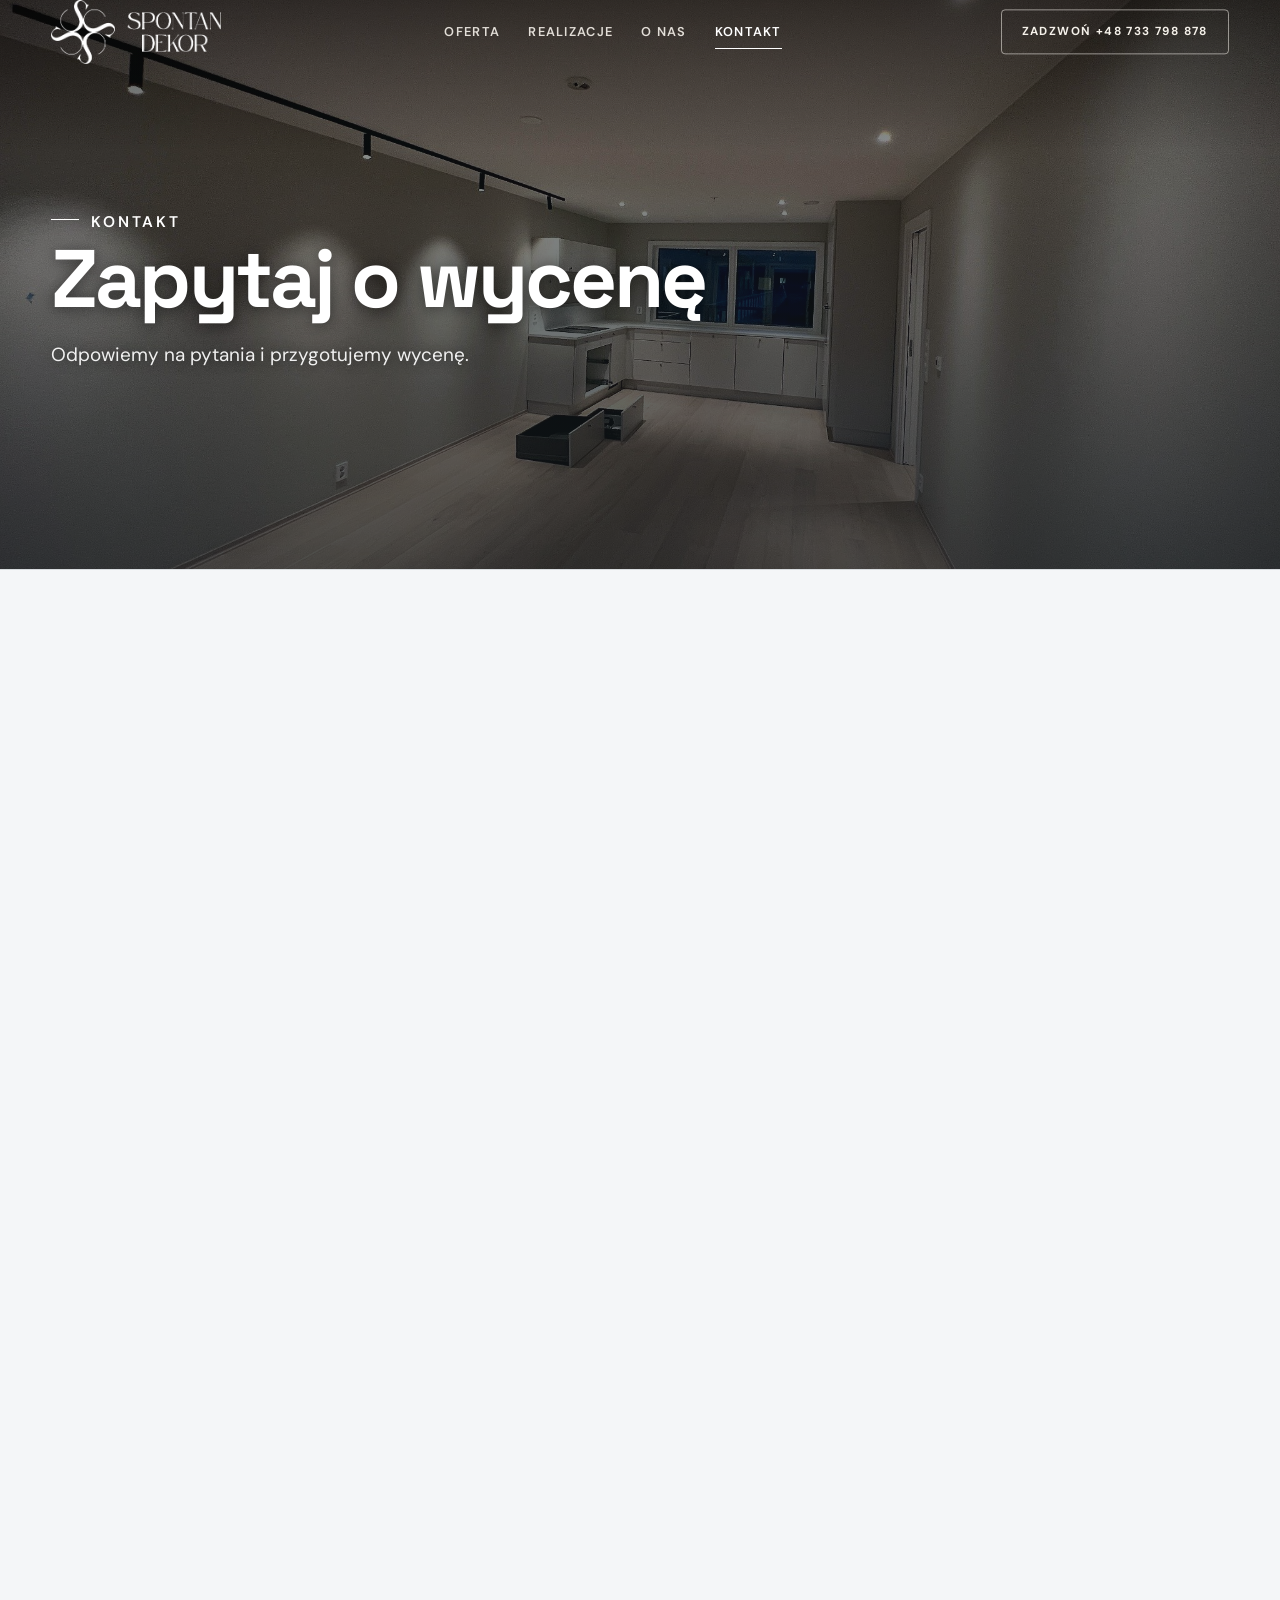
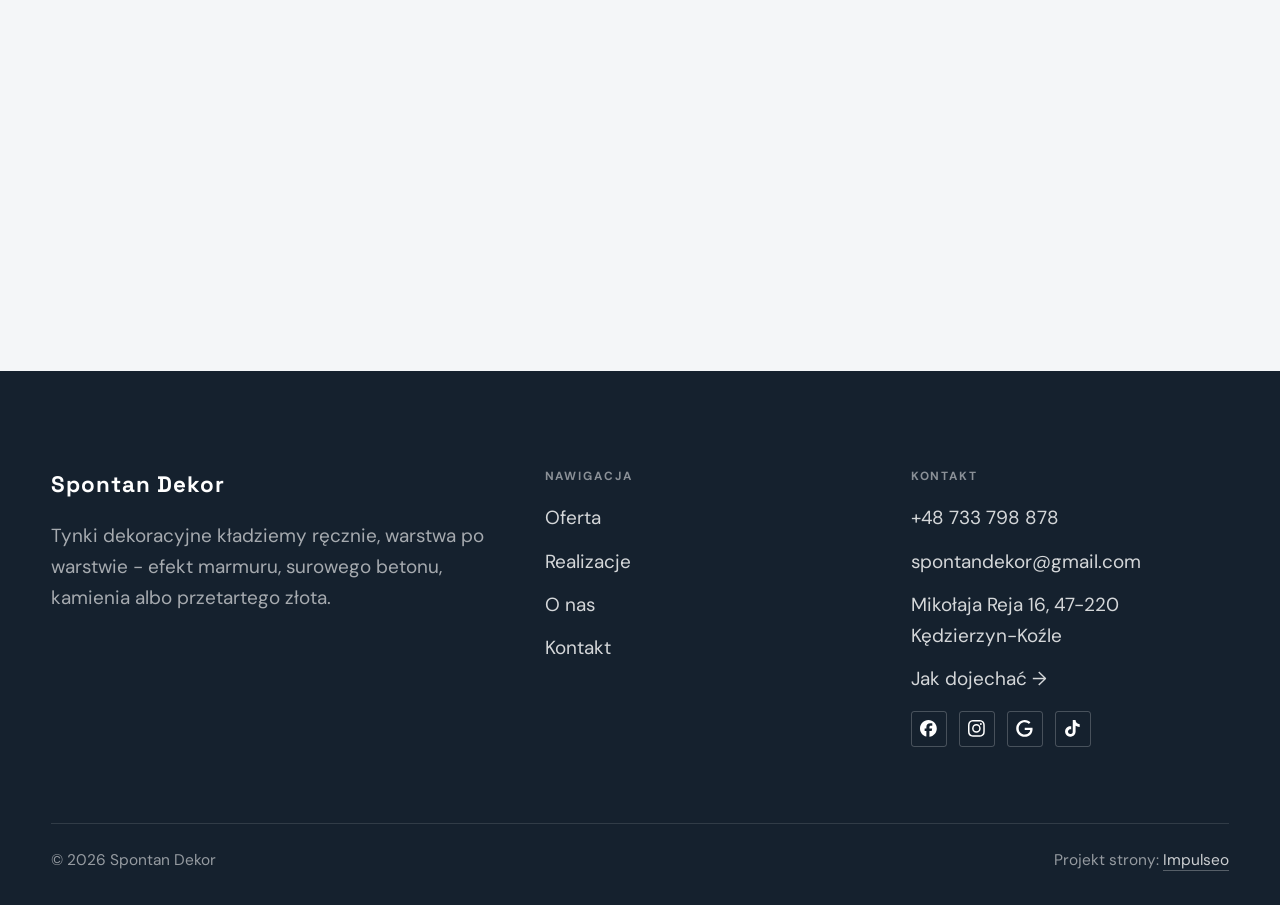
==== kontakt.html @ e9f0419f "Demo strony dla Spontan Dekor (Kędzierzyn-Koźle) Tynki dekoracyjne i wykończenia wnętrz. Zdjęcia i f" ====
<!DOCTYPE html>
<html lang="pl">
<head>
<meta charset="UTF-8">
<meta name="viewport" content="width=device-width, initial-scale=1.0">
<title>Kontakt - Spontan Dekor</title>
<meta name="description" content="Kontakt Spontan Dekor - Mikołaja Reja 16, 47-220 Kędzierzyn-Koźle">
<link rel="canonical" href="https://kris20032.github.io/spontandekor/kontakt.html">
<meta name="robots" content="noindex, nofollow">
<meta property="og:type" content="website">
<meta property="og:locale" content="pl_PL">
<meta property="og:site_name" content="Spontan Dekor">
<meta property="og:title" content="Kontakt - Spontan Dekor">
<meta property="og:description" content="Kontakt Spontan Dekor - Mikołaja Reja 16, 47-220 Kędzierzyn-Koźle">
<meta property="og:url" content="https://kris20032.github.io/spontandekor/kontakt.html">
<meta property="og:image" content="https://kris20032.github.io/spontandekor/img/og.jpg">
<meta property="og:image:width" content="1200">
<meta property="og:image:height" content="630">
<meta name="twitter:card" content="summary_large_image">
<link rel="preconnect" href="https://fonts.googleapis.com">
<link rel="preconnect" href="https://fonts.gstatic.com" crossorigin>
<link href="https://fonts.googleapis.com/css2?family=Space+Grotesk:wght@500;600;700&family=DM+Sans:opsz,wght@9..40,400;9..40,500;9..40,600&display=swap" rel="stylesheet">
<link rel="stylesheet" href="assets/styles.css?v=c5d7768f">
</head>
<body>

<header class="nav">
  <div class="wrap nav-inner">
    <a class="brand brand-has-logo" href="index.html"><img class="brand-logo" src="img/logo.png" alt="Spontan Dekor" width="798" height="300" decoding="async"></a>
    <nav class="nav-links">
      <a href="oferta.html">Oferta</a>
      <a href="realizacje.html">Realizacje</a>
      <a href="o-nas.html">O nas</a>
      <a href="kontakt.html" class="active" aria-current="page">Kontakt</a>
      <a href="tel:+48733798878" class="btn btn-accent">Zadzwoń +48 733 798 878</a>
    </nav>
    <button class="nav-toggle" aria-label="Menu"><span></span><span></span><span></span></button>
  </div>
</header>

<main>
<section class="pagehead">
  <img src="img/g4.jpg" alt="Spontan Dekor - Zapytaj o wycenę" width="2048" height="1150" decoding="async">
  <div class="wrap">
    <span class="eyebrow">Kontakt</span>
    <h1>Zapytaj o wycenę</h1>
    <p>Odpowiemy na pytania i przygotujemy wycenę.</p>
  </div>
</section>
<section>
  <div class="wrap contact-grid">
    <div class="reveal">
      <span class="eyebrow">Dane kontaktowe</span>
      <h2 style="margin:var(--space-4) 0 var(--space-6)">Spontan Dekor</h2>
      <div class="info-list">
        <div class="info-row"><div class="ic"><svg class="ico-tel" width="16" height="16" viewBox="0 0 24 24" fill="none" aria-hidden="true"><path d="M6.6 10.8a15.5 15.5 0 0 0 6.6 6.6l2.2-2.2a1 1 0 0 1 1-.24 11.4 11.4 0 0 0 3.6.58 1 1 0 0 1 1 1V20a1 1 0 0 1-1 1A17 17 0 0 1 3 4a1 1 0 0 1 1-1h3.5a1 1 0 0 1 1 1c0 1.25.2 2.46.58 3.6a1 1 0 0 1-.25 1l-2.23 2.2Z" fill="currentColor"/></svg></div><div><div class="lbl">Telefon</div><a class="val" href="tel:+48733798878">+48 733 798 878</a></div></div>
        <div class="info-row"><div class="ic"><svg class="ico-mail" width="16" height="16" viewBox="0 0 24 24" fill="none" aria-hidden="true"><rect x="3.2" y="5.5" width="17.6" height="13" rx="1.6" stroke="currentColor" stroke-width="1.6"/><path d="M4 7l8 6 8-6" stroke="currentColor" stroke-width="1.6" stroke-linecap="round" stroke-linejoin="round"/></svg></div><div><div class="lbl">E-mail</div><a class="val" href="mailto:spontandekor@gmail.com">spontandekor@gmail.com</a></div></div>
        <div class="info-row"><div class="ic"><svg class="ico-pin" width="16" height="16" viewBox="0 0 24 24" fill="none" aria-hidden="true"><path d="M12 21s7-6.1 7-11.5A7 7 0 0 0 5 9.5C5 14.9 12 21 12 21Z" stroke="currentColor" stroke-width="1.6" fill="none"/><circle cx="12" cy="9.5" r="2.4" fill="currentColor"/></svg></div><div><div class="lbl">Adres</div><div class="val">Mikołaja Reja 16, 47-220 Kędzierzyn-Koźle</div></div></div>
      </div>
    </div>
    <div class="reveal">
      <form class="form" action="https://formsubmit.co/spontandekor@gmail.com" method="POST">
        <input type="hidden" name="_subject" value="Zapytanie ze strony Spontan Dekor">
        <input type="hidden" name="_captcha" value="false">
        <input type="hidden" name="_template" value="table">
        <div class="fld"><label for="name">Imię / firma</label><input id="name" name="name" type="text" placeholder="np. Jan Kowalski" required></div>
        <div class="fld"><label for="email">E-mail</label><input id="email" name="email" type="email" placeholder="adres@email.pl" required></div>
        <div class="fld"><label for="phone">Telefon</label><input id="phone" name="phone" type="tel" placeholder="+48 ..."></div>
        <div class="fld"><label for="msg">Czego dotyczy zapytanie?</label><textarea id="msg" name="message" placeholder="Napisz krótko, w czym możemy pomóc" required></textarea></div>
        <button type="submit" class="btn btn-accent" style="width:100%;justify-content:center">Wyślij zapytanie <span class="arr">→</span></button>
        <p class="note">Wiadomość trafi bezpośrednio do nas. Można też zadzwonić: +48 733 798 878.</p>
      </form>
    </div>
  </div>
</section>
<section style="padding-top:0">
  <div class="wrap reveal">
    <iframe class="map" title="Spontan Dekor - Kędzierzyn-Koźle" src="https://maps.google.com/maps?q=Spontan%20Dekor%20K%C4%99dzierzyn-Ko%C5%BAle&z=15&output=embed" loading="lazy" referrerpolicy="no-referrer-when-downgrade"></iframe>
  </div>
</section>
</main>

<footer>
  <div class="wrap">
    <div class="foot-grid">
      <div class="foot-brand">
        <div class="name">Spontan Dekor</div>
        <p>Tynki dekoracyjne kładziemy ręcznie, warstwa po warstwie - efekt marmuru, surowego betonu, kamienia albo przetartego złota.</p>
      </div>
      <div class="foot-col">
        <h4>Nawigacja</h4>
        <a href="oferta.html">Oferta</a>
        <a href="realizacje.html">Realizacje</a>
        <a href="o-nas.html">O nas</a>
        <a href="kontakt.html">Kontakt</a>
      </div>
      <div class="foot-col">
        <h4>Kontakt</h4>
        <a href="tel:+48733798878">+48 733 798 878</a>
        <a href="mailto:spontandekor@gmail.com">spontandekor@gmail.com</a>
        <p>Mikołaja Reja 16, 47-220 Kędzierzyn-Koźle</p>
        <a href="https://maps.google.com/?cid=3119896002535592221" target="_blank" rel="noopener">Jak dojechać →</a>
      <div class="foot-soc">
        <a class="soc" href="https://www.facebook.com/SpontanDekor/" target="_blank" rel="noopener" aria-label="Facebook - Spontan Dekor"><svg viewBox="0 0 24 24" aria-hidden="true" focusable="false"><path d="M9.101 23.691v-7.98H6.627v-3.667h2.474v-1.58c0-4.085 1.848-5.978 5.858-5.978.401 0 .955.042 1.468.103a8.68 8.68 0 0 1 1.141.195v3.325a8.623 8.623 0 0 0-.653-.036 26.805 26.805 0 0 0-.733-.009c-.707 0-1.259.096-1.675.309a1.686 1.686 0 0 0-.679.622c-.258.42-.374.995-.374 1.752v1.297h3.919l-.386 2.103-.287 1.564h-3.246v8.245C19.396 23.238 24 18.179 24 12.044c0-6.627-5.373-12-12-12s-12 5.373-12 12c0 5.628 3.874 10.35 9.101 11.647Z" fill="currentColor"/></svg></a>
        <a class="soc" href="https://www.instagram.com/spontandekor" target="_blank" rel="noopener" aria-label="Instagram - Spontan Dekor"><svg viewBox="0 0 24 24" aria-hidden="true" focusable="false"><path d="M7.0301.084c-1.2768.0602-2.1487.264-2.911.5634-.7888.3075-1.4575.72-2.1228 1.3877-.6652.6677-1.075 1.3368-1.3802 2.127-.2954.7638-.4956 1.6365-.552 2.914-.0564 1.2775-.0689 1.6882-.0626 4.947.0062 3.2586.0206 3.6671.0825 4.9473.061 1.2765.264 2.1482.5635 2.9107.308.7889.72 1.4573 1.388 2.1228.6679.6655 1.3365 1.0743 2.1285 1.38.7632.295 1.6361.4961 2.9134.552 1.2773.056 1.6884.069 4.9462.0627 3.2578-.0062 3.668-.0207 4.9478-.0814 1.28-.0607 2.147-.2652 2.9098-.5633.7889-.3086 1.4578-.72 2.1228-1.3881.665-.6682 1.0745-1.3378 1.3795-2.1284.2957-.7632.4966-1.636.552-2.9124.056-1.2809.0692-1.6898.063-4.948-.0063-3.2583-.021-3.6668-.0817-4.9465-.0607-1.2797-.264-2.1487-.5633-2.9117-.3084-.7889-.72-1.4568-1.3876-2.1228C21.2982 1.33 20.628.9208 19.8378.6165 19.074.321 18.2017.1197 16.9244.0645 15.6471.0093 15.236-.005 11.977.0014 8.718.0076 8.31.0215 7.0301.0839m.1402 21.6932c-1.17-.0509-1.8053-.2453-2.2287-.408-.5606-.216-.96-.4771-1.3819-.895-.422-.4178-.6811-.8186-.9-1.378-.1644-.4234-.3624-1.058-.4171-2.228-.0595-1.2645-.072-1.6442-.079-4.848-.007-3.2037.0053-3.583.0607-4.848.05-1.169.2456-1.805.408-2.2282.216-.5613.4762-.96.895-1.3816.4188-.4217.8184-.6814 1.3783-.9003.423-.1651 1.0575-.3614 2.227-.4171 1.2655-.06 1.6447-.072 4.848-.079 3.2033-.007 3.5835.005 4.8495.0608 1.169.0508 1.8053.2445 2.228.408.5608.216.96.4754 1.3816.895.4217.4194.6816.8176.9005 1.3787.1653.4217.3617 1.056.4169 2.2263.0602 1.2655.0739 1.645.0796 4.848.0058 3.203-.0055 3.5834-.061 4.848-.051 1.17-.245 1.8055-.408 2.2294-.216.5604-.4763.96-.8954 1.3814-.419.4215-.8181.6811-1.3783.9-.4224.1649-1.0577.3617-2.2262.4174-1.2656.0595-1.6448.072-4.8493.079-3.2045.007-3.5825-.006-4.848-.0608M16.953 5.5864A1.44 1.44 0 1 0 18.39 4.144a1.44 1.44 0 0 0-1.437 1.4424M5.8385 12.012c.0067 3.4032 2.7706 6.1557 6.173 6.1493 3.4026-.0065 6.157-2.7701 6.1506-6.1733-.0065-3.4032-2.771-6.1565-6.174-6.1498-3.403.0067-6.156 2.771-6.1496 6.1738M8 12.0077a4 4 0 1 1 4.008 3.9921A3.9996 3.9996 0 0 1 8 12.0077" fill="currentColor"/></svg></a>
        <a class="soc" href="https://maps.google.com/?cid=3119896002535592221" target="_blank" rel="noopener" aria-label="Google - Spontan Dekor"><svg viewBox="0 0 24 24" aria-hidden="true" focusable="false"><path d="M12.48 10.92v3.28h7.84c-.24 1.84-.853 3.187-1.787 4.133-1.147 1.147-2.933 2.4-6.053 2.4-4.827 0-8.6-3.893-8.6-8.72s3.773-8.72 8.6-8.72c2.6 0 4.507 1.027 5.907 2.347l2.307-2.307C18.747 1.44 16.133 0 12.48 0 5.867 0 .307 5.387.307 12s5.56 12 12.173 12c3.573 0 6.267-1.173 8.373-3.36 2.16-2.16 2.84-5.213 2.84-7.667 0-.76-.053-1.467-.173-2.053H12.48z" fill="currentColor"/></svg></a>
        <a class="soc" href="https://www.tiktok.com/@spontan.dekor" target="_blank" rel="noopener" aria-label="TikTok - Spontan Dekor"><svg viewBox="0 0 24 24" aria-hidden="true" focusable="false"><path d="M12.525.02c1.31-.02 2.61-.01 3.91-.02.08 1.53.63 3.09 1.75 4.17 1.12 1.11 2.7 1.62 4.24 1.79v4.03c-1.44-.05-2.89-.35-4.2-.97-.57-.26-1.1-.59-1.62-.93-.01 2.92.01 5.84-.02 8.75-.08 1.4-.54 2.79-1.35 3.94-1.31 1.92-3.58 3.17-5.91 3.21-1.43.08-2.86-.31-4.08-1.03-2.02-1.19-3.44-3.37-3.65-5.71-.02-.5-.03-1-.01-1.49.18-1.9 1.12-3.72 2.58-4.96 1.66-1.44 3.98-2.13 6.15-1.72.02 1.48-.04 2.96-.04 4.44-.99-.32-2.15-.23-3.02.37-.63.41-1.11 1.04-1.36 1.75-.21.51-.15 1.07-.14 1.61.24 1.64 1.82 3.02 3.5 2.87 1.12-.01 2.19-.66 2.77-1.61.19-.33.4-.67.41-1.06.1-1.79.06-3.57.07-5.36.01-4.03-.01-8.05.02-12.07z" fill="currentColor"/></svg></a>
      </div>
      </div>
    </div>
    <div class="foot-bot">
      <span>© 2026 Spontan Dekor</span>
      <span>Projekt strony: <a class="foot-credit" href="https://impulseo.pl" target="_blank" rel="noopener">Impulseo</a></span>
    </div>
  </div>
</footer>
<div class="sticky-call"><a class="sc-call" href="tel:+48733798878"><svg class="ico-tel" width="16" height="16" viewBox="0 0 24 24" fill="none" aria-hidden="true"><path d="M6.6 10.8a15.5 15.5 0 0 0 6.6 6.6l2.2-2.2a1 1 0 0 1 1-.24 11.4 11.4 0 0 0 3.6.58 1 1 0 0 1 1 1V20a1 1 0 0 1-1 1A17 17 0 0 1 3 4a1 1 0 0 1 1-1h3.5a1 1 0 0 1 1 1c0 1.25.2 2.46.58 3.6a1 1 0 0 1-.25 1l-2.23 2.2Z" fill="currentColor"/></svg> Zadzwoń</a><a class="sc-quote" href="kontakt.html">Zadzwoń i opowiedz o ścianie</a></div>
<div class="demo-wazne" data-do="2026-09-18" data-cykl="3" hidden><svg class="dw-ico" width="13" height="13" viewBox="0 0 24 24" fill="none" aria-hidden="true"><circle cx="12" cy="12" r="8.6" stroke="currentColor" stroke-width="1.8"/><path d="M12 7.2V12l3.3 2" stroke="currentColor" stroke-width="1.8" stroke-linecap="round"/></svg><span class="dw-txt"></span></div>

<script src="assets/main.js"></script>
</body>
</html>
---- assets/styles.css ----
/* ============================================================
   STOLBASZ — premium, architektoniczny B2B fit-out
   Jasna paleta, zero brązu. System wg premium-web-craft.
   Projekt strony: Impulseo (impulseo.pl)
   ============================================================ */

:root{
  /* PALETA — jasna, architektoniczna, chłodna */
  --paper:#F4F6F8;          /* główne tło */
  --paper-2:#E7EBEF;        /* sekcje alternatywne (chłodny jasny szary) */
  --paper-3:#E7EBEF;        /* delikatne wypełnienia */
  --ink:#15212E;            /* tekst główny — chłodny grafit */
  --ink-soft:#243443;       /* nagłówki drugorzędne */
  --muted:#6B7785;          /* tekst poboczny */
  --line:rgba(21,33,46,.12);/* hairline */
  --accent:#E8A317;         /* stonowany petrol-slate — jedyny akcent */
  --accent-d:#C9870C;
  --accent-soft:rgba(232,163,23,.10);
  --dark:#15212E;           /* sekcje ciemne (stopka/CTA) */

  /* HOVER ZDJĘĆ — JEDEN standard dla całego silnika (decyzja K. 04.08.2026, artefakt z wariantami).
     AKTUALNE (K.+Szymon 09.08.2026, wybór z artefaktu 6 wariantów): zoom 1.05 przy 1.4s -
     przy tak długim czasie mocniejszy kadr NIE skacze, tylko „oddycha". Poprzedni standard
     (1.02 / .55s z 04.08) odbierany jako dynamiczny i szybki.
     Spoczynek lekko przygaszony, ale TYLKO tam, gdzie jest mysz (@media hover:hover) —
     na telefonie zdjęcia zostają w pełnej jasności. */
  --img-zoom:1.05;                   /* K.+Szymon 09.08: wariant F z artefaktu porównawczego */
  --img-rest:brightness(.95) saturate(.99);
  --img-hot:brightness(1.06) saturate(1.05);
  --img-dur:1.4s;                    /* K.+Szymon 09.08 (wariant F): powoli = elegancko */
  --img-ease:cubic-bezier(.16,.84,.44,1);  /* miękki ogon, efekt „oddychania" */

  /* ODSTĘPY — skala 4/8 */
  --space-1:4px; --space-2:8px; --space-3:12px; --space-4:16px; --space-5:24px;
  --space-6:32px; --space-7:48px; --space-8:64px; --space-9:96px; --space-10:128px;

  /* TYPOGRAFIA — fluid clamp() (skala podbita 16.07.2026: większe, czytelniejsze litery — uwaga Adama) */
  --text-sm:clamp(.9rem,.87rem + .12vw,1rem);
  --text-base:clamp(1.08rem,1.04rem + .18vw,1.2rem);
  --text-lg:clamp(1.24rem,1.15rem + .34vw,1.44rem);
  --text-h3:clamp(1.34rem,1.22rem + .55vw,1.66rem);
  --text-h2:clamp(2.1rem,1.66rem + 2.1vw,3.1rem);
  --text-h1:clamp(2.9rem,2.1rem + 4vw,5.1rem);

  /* PROMIENIE — architektoniczne, raczej ostre */
  --r-sm:3px; --r-md:6px; --r-lg:10px;

  /* RUCH */
  --ease:cubic-bezier(.25,.46,.45,.94); --dur:.24s;

  /* CIENIE — miękkie, warstwowe */
  --sh-sm:0 1px 2px rgba(16,24,32,.04), 0 2px 8px rgba(16,24,32,.05);
  --sh-md:0 2px 6px rgba(16,24,32,.05), 0 12px 28px -8px rgba(16,24,32,.12);
  --sh-lg:0 6px 14px rgba(16,24,32,.07), 0 26px 56px -18px rgba(16,24,32,.22);

  --hairline:1px solid var(--line);

  --font-display:'Space Grotesk','Inter',sans-serif;
  --font-body:'DM Sans','Inter',sans-serif;
}

*{box-sizing:border-box;margin:0;padding:0}
html{scroll-behavior:smooth}
body{
  font-family:var(--font-body);
  font-size:var(--text-base);
  line-height:1.65;
  color:var(--ink);
  background:var(--paper);
  -webkit-font-smoothing:antialiased;
  text-rendering:optimizeLegibility;
}
img{max-width:100%;height:auto;display:block}  /* height:auto = width/height z atrybutów trzyma proporcje (TOP#12) */
a{color:inherit;text-decoration:none}

.wrap{width:min(92%,1180px);margin-inline:auto}
section{padding-block:clamp(52px,6.5vw,96px)}

h1,h2,h3{font-family:var(--font-display);font-weight:700;line-height:1.08;letter-spacing:-.02em;color:var(--ink)}
h1{font-size:var(--text-h1);letter-spacing:-.035em}
h2{font-size:var(--text-h2);letter-spacing:-.025em}
h3{font-size:var(--text-h3)}
/* MIARA — długość wiersza. WCAG 2.2 SC 1.4.8: max 80 znaków; Butterick: 45–90.
   68ch daje realnie 72–78 znaków polskiego tekstu, czyli z zapasem pod granicą.
   Wcześniej limit miał TYLKO <p> — <li>, <blockquote> i <dd> nie miały żadnego,
   i to jedyny powód, dla którego 23 bloki na dwóch oddanych stronach jadą po
   83–106 znaków w wierszu (pomiar 07.08.2026, bramka `miara`).
   ⚠️ Listy i definicje ograniczamy TYLKO bez klasy: `ul`/`ol` z klasą to u nas
   układ (siatki kafli, menu), a nie tekst ciągły — tam miarę wyznacza układ. */
/* 60ch, nie 68ch (K. 10.08): po zmianie fontów na węższe kroje (DM Sans i spółka)
   w 68ch mieściło się ~90 znaków - bramka pikselowa słusznie zgłaszała przekroczenie
   granicy 80. Pomiar na żywej przeglądarce: 60ch = 90 znaków, 53ch = ~78 znaków, czyli normę WCAG 1.4.8. */
:root{ --miara:53ch }
p{max-width:min(100%,var(--miara))}
blockquote,
ul:not([class])>li, ol:not([class])>li,
dl:not([class])>dd{max-width:min(100%,var(--miara))}

/* ⚠️ Świadomie BEZ wyjątku `.tile p,.card p,.svc p{max-width:none}`, choć nasuwa się sam:
   te akapity BYŁY już ograniczone (stare `p{max-width:65ch}`), więc „wyjątek" nie odblokowałby
   niczego nowego — tylko ROZLUŹNIŁ stan sprzed zmiany na wszystkich demach naraz.
   `figcaption` żadna z reguł wyżej nie dotyczy, więc też nie potrzebuje zwolnienia. */

/* ŁAMANIE. `balance` wyrównuje długości wierszy w nagłówku, `pretty` pilnuje ostatniego
   wiersza akapitu, żeby nie został w nim jeden wyraz. Obsługiwane od Chrome 117 /
   Safari 17.5; starsze przeglądarki po prostu ignorują tę własność.
   `text-wrap:pretty` nie występowało dotąd ANI RAZ w silniku ani w repo klientów. */
h1,h2,h3,.lead,.lede{text-wrap:balance}
p,li,blockquote,dd{text-wrap:pretty}

.eyebrow{
  font-family:var(--font-body);
  font-size:var(--text-sm);
  font-weight:600;
  letter-spacing:.18em;
  text-transform:uppercase;
  color:var(--accent);
  display:inline-flex;align-items:center;gap:var(--space-3);
}
/* flex:none + margin-top = kreska trzyma się PIERWSZEJ linii. Wcześniej align-items:center
   centrowało ją względem całego bloku i przy zawinięciu (długi kicker typu
   „…WNĘTRZ · LESZNO · OD 2019") druga linia lądowała z brzydkim wcięciem. */
.eyebrow{align-items:flex-start}
.eyebrow>*,.eyebrow{text-wrap:balance}   /* dlugi kicker lamal sie na sierote typu samo „2019" w drugiej linii */
.eyebrow::before{content:"";width:28px;height:1px;background:var(--accent);display:inline-block;flex:none;margin-top:.62em}

.muted{color:var(--muted)}
.lead{font-size:var(--text-lg);line-height:1.55;color:var(--ink-soft);max-width:50ch}

/* ---------- BUTTONS ---------- */
.btn{
  display:inline-flex;align-items:center;gap:var(--space-2);
  font-weight:600;font-size:var(--text-sm);letter-spacing:.02em;
  padding:var(--space-4) var(--space-6);
  border-radius:var(--r-sm);
  transition:transform var(--dur) var(--ease),box-shadow var(--dur) var(--ease),background var(--dur) var(--ease);
  cursor:pointer;border:1px solid transparent;
}
.btn-accent{background:var(--accent);color:#fff;box-shadow:var(--sh-sm)}
.btn-accent:hover{background:var(--accent-d);transform:translateY(-2px);box-shadow:var(--sh-md)}
.btn-accent:active{transform:translateY(0);box-shadow:var(--sh-sm)}
.btn-ghost{background:transparent;color:var(--ink);border-color:var(--line)}
.btn-ghost:hover{border-color:var(--accent);color:var(--accent);transform:translateY(-2px)}
.btn-light{background:#fff;color:var(--ink);box-shadow:var(--sh-sm)}
.btn-light:hover{transform:translateY(-2px);box-shadow:var(--sh-md)}
.btn .arr{transition:transform var(--dur) var(--ease)}
.btn:hover .arr{transform:translateX(4px)}

/* ---------- NAV ---------- */
.nav{
  position:sticky;top:0;z-index:50;
  background:color-mix(in srgb,var(--paper) 88%,transparent);
  backdrop-filter:saturate(140%) blur(10px);
  border-bottom:var(--hairline);
}
.nav-inner{display:flex;align-items:center;justify-content:space-between;gap:var(--space-5);height:72px}
/* ANTY-NACHODZENIE (K. 05.08.2026): długa nazwa firmy + przycisk z pełnym numerem nie mieściły się w pasku
   i flex ściskał linki PONIŻEJ ich treści - "Kontakt" wchodził na ramkę "Zadzwoń +48 ...". Teraz ustępuje
   nazwa marki (skrót wielokropkiem), a menu i przycisk nigdy się nie kurczą ani nie zachodzą na siebie. */
.brand{display:flex;flex-direction:column;line-height:1;min-width:0;flex:0 1 auto}
.brand .name{font-family:var(--font-display);font-weight:800;font-size:1.35rem;letter-spacing:.04em;white-space:nowrap;overflow:hidden;text-overflow:ellipsis}
.brand .sub{font-size:.62rem;letter-spacing:.34em;text-transform:uppercase;color:var(--muted);margin-top:5px;white-space:nowrap;overflow:hidden;text-overflow:ellipsis}
.nav-links{display:flex;align-items:center;gap:var(--space-6);flex:0 0 auto}
.nav-links a{font-size:var(--text-sm);font-weight:500;color:var(--ink-soft);position:relative;padding-block:4px;white-space:nowrap;transition:color var(--dur) var(--ease)}
.nav-links a::after{content:"";position:absolute;left:0;bottom:0;width:0;height:1.5px;background:var(--accent);transition:width var(--dur) var(--ease)}
.nav-links a:hover,.nav-links a.active{color:var(--ink)}
.nav-links a:hover::after,.nav-links a.active::after{width:100%}
.nav-links .btn{padding:var(--space-2) var(--space-5)}
/* przyciski w nav: właściwy kolor (przebij .nav-links a) + bez podkreślenia */
.nav-links a.btn-accent{color:#fff}
.nav-links a.btn-ghost,.nav-links a.btn-light{color:var(--ink)}
/* CTA w pasku: NIE podkreślenie spod linków menu, ale ten sam przelatujący błysk,
   co na wszystkich innych przyciskach (zgłoszenie K. 13.08.2026 - „na hero jest efekt
   światła przechodzącego przez przycisk, na navbarze go nie ma, a mają być identyczne").
   Reguła `.nav-links a::after` jest silniejsza od `.btn::after`, więc trzeba jej
   geometrię wyzerować i wpisać połysk z nazwy - samo `display:none` gasiło efekt. */
.nav-links a.btn::after{
  display:block;content:"";position:absolute;inset:0;z-index:-1;pointer-events:none;
  width:auto;height:auto;border-radius:inherit;   /* kasuje geometrię podkreślenia (width:0;height:1.5px) */
  background:linear-gradient(100deg,transparent 32%,rgba(255,255,255,.20) 50%,transparent 68%);
  translate:-120% 0}
@media (prefers-reduced-motion:no-preference){
  .nav-links a.btn:hover::after{translate:120% 0;transition:translate .75s var(--mt-ease,cubic-bezier(.16,.84,.44,1))}
}
.nav-toggle{display:none;background:none;border:none;cursor:pointer;flex-direction:column;gap:5px;padding:8px}
.nav-toggle span{width:24px;height:2px;background:var(--ink);transition:var(--dur)}
/* Ciasny zakres MIĘDZY menu mobilnym a pełnym pulpitem: zbijamy odstępy i nazwę marki,
   żeby wszystko zmieściło się naturalnie, zanim w ogóle dojdzie do skracania wielokropkiem. */
@media(max-width:1280px) and (min-width:921px){
  .nav-links{gap:var(--space-4)}
  .nav-links .btn{padding:var(--space-2) var(--space-4)}
  .brand .name{font-size:1.15rem}
}

/* ---------- HERO (split) ---------- */
.hero{position:relative;overflow:hidden;border-bottom:var(--hairline)}
.hero-grid{display:grid;grid-template-columns:1.05fr .95fr;gap:clamp(24px,4vw,60px);align-items:center;
  padding-block:clamp(36px,4.5vw,64px)}
.hero-copy .eyebrow{margin-bottom:var(--space-5)}
.hero-copy h1{margin-bottom:var(--space-5)}
.hero-copy .lead{margin-bottom:var(--space-7)}
.hero-actions{display:flex;flex-wrap:wrap;gap:var(--space-4)}
.hero-art{position:relative;aspect-ratio:4/3;border-radius:var(--r-lg);overflow:hidden;box-shadow:var(--sh-lg)}
.hero-art img{width:100%;height:100%;object-fit:cover}
.hero-art::after{content:"";position:absolute;inset:0;background:linear-gradient(180deg,transparent 55%,rgba(18,24,28,.28))}
.hero-badge{position:absolute;left:var(--space-5);bottom:var(--space-5);z-index:2;
  background:rgba(252,252,251,.94);backdrop-filter:blur(4px);
  border-radius:var(--r-md);padding:var(--space-4) var(--space-5);box-shadow:var(--sh-md);max-width:78%}
.hero-badge strong{display:block;font-family:var(--font-display);font-size:1rem;letter-spacing:-.01em}
.hero-badge span{font-size:var(--text-sm);color:var(--muted)}

/* ---------- HERO duży / kinowy (strona główna) ---------- */
.hero-cine{position:relative;min-height:clamp(560px,82vh,840px);min-height:clamp(560px,82svh,840px);display:flex;align-items:center;overflow:hidden;border-bottom:var(--hairline)}
.hero-cine>img{position:absolute;inset:0;width:100%;height:100%;object-fit:cover;z-index:0}
.hero-cine::after{content:"";position:absolute;inset:0;z-index:1;
  background:linear-gradient(95deg,rgba(13,18,23,.86) 0%,rgba(13,18,23,.64) 32%,rgba(13,18,23,.24) 62%,rgba(13,18,23,.04) 100%)}
.hero-cine .wrap{position:relative;z-index:2;padding-block:var(--space-8)}
.hero-cine .hero-copy{max-width:660px}
.hero-cine .eyebrow{color:#fff;margin-bottom:var(--space-5)}
.hero-cine .eyebrow::before{background:#fff}
.hero-cine h1{color:#fff;margin-bottom:var(--space-5);font-size:clamp(2.9rem,2rem + 4.4vw,5.2rem);text-wrap:balance}
.hero-cine .lead{color:rgba(255,255,255,.92);max-width:48ch;margin-bottom:var(--space-7)}
.hero-cine .hero-actions{display:flex;flex-wrap:wrap;gap:var(--space-4)}
/* NISKIE OKNO (laptop z dokiem i paskami przeglądarki ma ~700-780 px wysokości widoku):
   H1 do 5.2rem + długi lead nie mieściły się i przyciski wypadały POD krawędź ekranu -
   klient widział stronę bez ani jednego CTA. Skalujemy w dół, zamiast przycinać treść. */
@media(min-width:821px) and (max-height:820px){
  .hero-cine{min-height:clamp(520px,94svh,780px)}
  .hero-cine .wrap{padding-block:var(--space-6)}
  .hero-cine h1{font-size:clamp(2.2rem,1.5rem + 2.6vw,3.6rem);margin-bottom:var(--space-4)}
  .hero-cine .eyebrow{margin-bottom:var(--space-4)}
  .hero-cine .lead{margin-bottom:var(--space-5);max-width:44ch}
}
@media(max-width:680px){
  .hero-cine{min-height:clamp(520px,76vh,640px);min-height:clamp(520px,76svh,640px);align-items:flex-end}
  .hero-cine::after{background:linear-gradient(0deg,rgba(13,18,23,.9) 6%,rgba(13,18,23,.45) 55%,rgba(13,18,23,.25) 100%)}
  .hero-cine .wrap{padding-bottom:var(--space-9)}
  /* TELEFON (~90% oglądających): lead potrafił zająć 8 linii i zepchnąć CTA poza pierwszy ekran.
     Zwężamy interlinię i skalę - treści nie ucinamy, bo to ona sprzedaje. */
  .hero-cine .lead{font-size:.98rem;line-height:1.5;margin-bottom:var(--space-5)}
  .hero-cine .eyebrow{font-size:.72rem;letter-spacing:.13em;margin-bottom:var(--space-4)}
  .hero-cine .eyebrow::before{width:20px}
  .hero-cine h1{margin-bottom:var(--space-4)}
}

/* full-bleed hero variant (podstrony) */
.pagehead{position:relative;min-height:46vh;min-height:46svh;display:flex;align-items:flex-end;overflow:hidden;border-bottom:var(--hairline)}
.pagehead img{position:absolute;inset:0;width:100%;height:100%;object-fit:cover}
/* 10.08.2026 (decyzja K.): mocniejsze przyciemnienie + cień pod tekstem. Bramka mierzyła na
   nagłówkach podstron 3,38-3,43:1 przy wymaganych 4,5 — jasne zdjęcie (hala, śnieg, niebo)
   podchodziło pod biały tekst. Zdjęcia klientów są różne, więc kontrast musi dawać WARSTWA,
   a nie szczęśliwy dobór kadru. */
.pagehead::after{content:"";position:absolute;inset:0;background:linear-gradient(180deg,rgba(18,24,28,.40),rgba(18,24,28,.76))}
.pagehead .wrap{position:relative;z-index:2;padding-block:var(--space-9);color:#fff}
.pagehead h1{color:#fff;max-width:18ch;text-shadow:0 2px 16px rgba(0,0,0,.55)}
.pagehead .eyebrow{color:#fff}
.pagehead .eyebrow::before{background:#fff}
.pagehead p{color:rgba(255,255,255,.92);margin-top:var(--space-4);max-width:54ch;text-shadow:0 1px 12px rgba(0,0,0,.5)}

/* ---------- STRIP (pasek skrótów / liczby) ---------- */
.strip{background:var(--dark);color:#fff}
/* PASEK HASEŁ — standard 04.08.2026 (decyzja K.): 5 haseł w JEDNYM rzędzie, tekst WYŚRODKOWANY,
   węższe marginesy boczne niż reszta strony (pasek ma iść szerzej), równe wysokości kolumn. */
.strip .wrap{width:min(96%,1440px);display:grid;grid-template-columns:repeat(5,1fr);
  gap:var(--space-5);padding-block:var(--space-7);align-items:stretch}
.strip .item .k{font-family:var(--font-display);font-size:clamp(1.05rem,.82rem + .85vw,1.55rem);
  font-weight:800;letter-spacing:-.02em;color:#fff;line-height:1.18;text-wrap:balance}
.strip .item .v{font-size:var(--text-sm);color:rgba(255,255,255,.66);margin-top:var(--space-2);line-height:1.4}
.strip .item{border-left:2px solid var(--accent);padding-inline:var(--space-4);
  text-align:center;display:flex;flex-direction:column;justify-content:center}
/* liczba kolumn = liczba haseł, żeby ostatnie nie zostawało samo w drugim rzędzie.
   Klasę n-N nadaje multipage.py; domyślnie (bez klasy) pasek jest 5-kolumnowy. */
.strip.n-2 .wrap{grid-template-columns:repeat(2,1fr)}
.strip.n-3 .wrap{grid-template-columns:repeat(3,1fr)}
.strip.n-4 .wrap{grid-template-columns:repeat(4,1fr);gap:var(--space-6)}
.strip.n-4 .item .k{font-size:clamp(1.3rem,1rem + 1.1vw,2rem)}
.strip.n-6 .wrap{grid-template-columns:repeat(6,1fr);gap:var(--space-4)}
.strip.n-6 .item .k{font-size:clamp(.98rem,.8rem + .7vw,1.35rem)}
/* równe łamanie: zamiast "długa linia + jedno słowo" obie linie zbliżonej długości */
.strip .item .k{text-wrap:balance}

/* ---------- SECTION HEAD ---------- */
.head{max-width:48rem;margin-bottom:var(--space-8)}
.head.center{margin-inline:auto;text-align:center}
.head .eyebrow{margin-bottom:var(--space-4)}
.head h2{margin-bottom:var(--space-4)}
.head p{color:var(--muted);font-size:var(--text-lg);line-height:1.55}
.head.center p{margin-inline:auto}

/* ---------- INTRO SPLIT ---------- */
.split{display:grid;grid-template-columns:.92fr 1.08fr;gap:clamp(28px,5vw,80px);align-items:center}
.split.rev{grid-template-columns:1.08fr .92fr}
.split.rev .split-art{order:-1}
.split-art{position:relative;aspect-ratio:5/4;border-radius:var(--r-lg);overflow:hidden;box-shadow:var(--sh-lg)}
.split-art img{width:100%;height:100%;object-fit:cover}
.split-copy h2{margin-bottom:var(--space-5)}
.split-copy p+p{margin-top:var(--space-4)}
.split-copy .btn{margin-top:var(--space-6)}

/* ---------- SERVICES (zakres) ---------- */
.svc-grid{display:grid;grid-template-columns:repeat(auto-fit,minmax(280px,1fr));gap:var(--space-5)}
.svc{background:#fff;border:var(--hairline);border-radius:var(--r-md);padding:var(--space-7) var(--space-6);
  transition:transform var(--dur) var(--ease),box-shadow var(--dur) var(--ease),border-color var(--dur) var(--ease);
  position:relative;overflow:hidden}
.svc::before{content:"";position:absolute;left:0;top:0;width:3px;height:0;background:var(--accent);transition:height var(--dur) var(--ease)}
.svc:hover{transform:translateY(-4px);box-shadow:var(--sh-md);border-color:transparent}
.svc:hover::before{height:100%}
.svc .ic{font-family:var(--font-display);font-size:.8rem;font-weight:700;letter-spacing:.12em;color:var(--accent);margin-bottom:var(--space-4)}
.svc h3{margin-bottom:var(--space-3);font-size:1.22rem}
.svc p{color:var(--muted);font-size:var(--text-base);line-height:1.6}

/* big detailed service rows */
.svc-row{display:grid;grid-template-columns:.8fr 1.2fr;gap:clamp(20px,4vw,60px);align-items:center;padding-block:var(--space-8)}
.svc-row+.svc-row{border-top:var(--hairline)}
.svc-row.rev{grid-template-columns:1.2fr .8fr}
/* Naprzemienny układ wierszy oferty: co drugi wiersz ma zdjęcie po PRAWEJ.
   Było `order:-1` — martwy kod, bo zdjęcie i tak jest pierwszym dzieckiem w HTML,
   więc wszystkie wiersze wyglądały identycznie (zdjęcie zawsze z lewej), a `rev`
   zmieniało tylko szerokość kolumn. Znalezione 29.07.2026 przy różnicowaniu kierunków
   animacji (pomiar pozycji: art.mid 390/502 przy row.mid 756 — zawsze lewa strona). */
.svc-row.rev .svc-row-art{order:2}
.svc-row-art{aspect-ratio:4/3;border-radius:var(--r-md);overflow:hidden;box-shadow:var(--sh-md)}
.svc-row-art img{width:100%;height:100%;object-fit:cover}
.svc-row h3{font-size:1.5rem;margin-bottom:var(--space-4)}
.svc-row .num{font-family:var(--font-display);font-size:.85rem;font-weight:700;letter-spacing:.14em;color:var(--accent);display:block;margin-bottom:var(--space-3)}
.svc-row ul{list-style:none;margin-top:var(--space-4);display:flex;flex-direction:column;gap:var(--space-2)}
.svc-row li{position:relative;padding-left:var(--space-5);color:var(--muted);font-size:var(--text-base)}
.svc-row li::before{content:"";position:absolute;left:0;top:.62em;width:8px;height:1px;background:var(--accent)}

/* ---------- GALLERY (realizacje) ---------- */
.gallery{display:grid;grid-template-columns:repeat(12,1fr);gap:var(--space-4);grid-auto-rows:200px}
/* GALERIA MASONRY — pionowe zdjęcia (portrety beauty/wellness) bez przycinania: kolumny, height auto */
.gallery-masonry{column-count:3;column-gap:var(--space-4)}
@media(max-width:900px){.gallery-masonry{column-count:2}}
@media(max-width:560px){.gallery-masonry{column-count:1}}
.gallery-masonry .m-tile{break-inside:avoid;margin:0 0 var(--space-4);padding:0;position:relative;overflow:hidden;border-radius:var(--r-md);border:1px solid var(--line)}
.gallery-masonry .m-tile img{width:100%;height:auto;display:block}
.gallery-masonry .m-tile .cap{position:absolute;left:0;right:0;bottom:0;padding:var(--space-4);color:#fff;background:linear-gradient(0deg,rgba(0,0,0,.55),transparent);font-size:var(--text-sm)}
.gallery-masonry .m-tile .cap small{display:block;font-weight:400;opacity:.78;letter-spacing:.04em;text-transform:uppercase;font-size:.66rem;margin-top:3px}
.tile{position:relative;overflow:hidden;border-radius:var(--r-md);box-shadow:var(--sh-sm);
  transition:transform var(--dur) var(--ease),box-shadow var(--dur) var(--ease)}
.tile img{width:100%;height:100%;object-fit:cover;
  transition:transform var(--img-dur) var(--img-ease),filter var(--img-dur) var(--img-ease)}
.tile:hover{box-shadow:var(--sh-md)}
.tile .cap{position:absolute;left:0;right:0;bottom:0;padding:var(--space-5) var(--space-4) var(--space-4);
  /* mocniejszy spad + cien pod tekstem: na JASNYCH zdjeciach klienta (biale fronty, sciany)
     slaby gradient dawal kontrast ~1.5:1 zamiast wymaganych 3.6:1 (bramka wygladu, 10.08.2026) */
  background:linear-gradient(transparent 10%,rgba(18,24,28,.55) 40%,rgba(18,24,28,.88) 68%,rgba(18,24,28,.99));color:#fff;
  text-shadow:0 1px 2px rgba(0,0,0,.85),0 2px 10px rgba(0,0,0,.55);
  font-size:var(--text-sm);font-weight:600;letter-spacing:.01em;
  opacity:0;transform:translateY(8px);transition:var(--dur) var(--ease)}
.tile:hover .cap{opacity:1;transform:translateY(0)}
.tile .cap small{display:block;font-weight:400;opacity:.78;letter-spacing:.04em;text-transform:uppercase;font-size:.66rem;margin-top:3px}
/* bento spans */
.t-wide{grid-column:span 6}
.t-tall{grid-column:span 6;grid-row:span 2}
.t-std{grid-column:span 6}
.t-third{grid-column:span 4}
.t-two3{grid-column:span 8}

/* ---------- TRUST / WIARYGODNOŚĆ ---------- */
.trust{background:var(--paper-2)}
.trust-grid{display:grid;grid-template-columns:repeat(auto-fit,minmax(240px,1fr));gap:var(--space-5);margin-top:var(--space-7)}
.trust-card{background:#fff;border-radius:var(--r-md);padding:var(--space-7) var(--space-6);box-shadow:var(--sh-sm);border-top:3px solid var(--accent)}
.trust-card .big{font-family:var(--font-display);font-size:clamp(1.8rem,1.3rem + 1.6vw,2.6rem);font-weight:800;letter-spacing:-.02em;color:var(--ink);line-height:1}
.trust-card h3{font-size:1.12rem;margin:var(--space-3) 0 var(--space-2)}
.trust-card p{color:var(--muted);font-size:var(--text-base);line-height:1.55}

/* ---------- CTA band ---------- */
.cta{background:var(--dark);color:#fff;position:relative;overflow:hidden}
/* telefon w CTA: na ciemnym tle biały (domyślnie), rodziny z JASNYM tłem CTA
   nadpisują to u siebie - wcześniej kolor siedział w stylu inline i wygrywał z rodziną. */
.cta .btn-ghost-cta{color:#fff;border-color:rgba(255,255,255,.3)}
.cta .wrap{display:grid;grid-template-columns:1.4fr .6fr;gap:var(--space-7);align-items:center;position:relative;z-index:2}
.cta h2{color:#fff;max-width:20ch}
.cta p{color:rgba(255,255,255,.74);margin-top:var(--space-4)}
.cta-actions{display:flex;flex-direction:column;gap:var(--space-3);align-items:flex-start}
.cta::before{content:"";position:absolute;right:-80px;top:-80px;width:360px;height:360px;border-radius:50%;
  background:radial-gradient(circle,var(--accent-soft),transparent 70%)}

/* ---------- CONTACT ---------- */
.contact-grid{display:grid;grid-template-columns:.85fr 1.15fr;gap:clamp(28px,4vw,56px);align-items:start}
.info-list{display:flex;flex-direction:column;gap:var(--space-2)}
.info-row{display:flex;gap:var(--space-4);align-items:flex-start;padding-block:var(--space-4);border-bottom:var(--hairline)}
.info-row .ic{flex:none;width:42px;height:42px;display:grid;place-items:center;border-radius:50%;
  background:var(--accent-soft);color:var(--accent);font-size:1.05rem}
.info-row .lbl{font-size:.72rem;letter-spacing:.14em;text-transform:uppercase;color:var(--muted)}
.info-row .val{font-weight:600;font-size:var(--text-base);margin-top:2px}
.info-row a.val:hover{color:var(--accent)}
.map{border:none;border-radius:var(--r-lg);box-shadow:var(--sh-md);width:100%;height:100%;min-height:380px;filter:grayscale(.2) contrast(1.02)}
.form{background:#fff;border:var(--hairline);border-radius:var(--r-lg);padding:clamp(24px,3vw,40px);box-shadow:var(--sh-sm)}
.form .fld{margin-bottom:var(--space-5)}
.form label{display:block;font-size:var(--text-sm);font-weight:600;margin-bottom:var(--space-2)}
.form input,.form textarea{width:100%;font-family:inherit;font-size:var(--text-base);color:var(--ink);
  padding:var(--space-4);border:var(--hairline);border-radius:var(--r-sm);background:var(--paper);transition:border-color var(--dur)}
.form input:focus,.form textarea:focus{outline:none;border-color:var(--accent);background:#fff}
.form textarea{resize:vertical;min-height:120px}
.form .note{font-size:var(--text-sm);color:var(--muted);margin-top:var(--space-3)}

/* ---------- FOOTER ---------- */
footer{background:var(--dark);color:#fff;padding-block:var(--space-9) var(--space-6)}
.foot-grid{display:grid;grid-template-columns:1.4fr 1fr 1fr;gap:var(--space-7);margin-bottom:var(--space-8)}
.foot-brand .name{font-family:var(--font-display);font-weight:800;font-size:1.4rem;letter-spacing:.04em}
.foot-brand p{color:rgba(255,255,255,.62);margin-top:var(--space-4);font-size:var(--text-base);max-width:38ch}
.foot-col h4{font-size:.74rem;letter-spacing:.16em;text-transform:uppercase;color:rgba(255,255,255,.5);margin-bottom:var(--space-4)}
.foot-col a,.foot-col p{display:block;color:rgba(255,255,255,.82);font-size:var(--text-base);margin-bottom:var(--space-3)}
.foot-col a:hover{color:#fff}
.foot-bot{border-top:1px solid rgba(255,255,255,.12);padding-top:var(--space-5);display:flex;justify-content:space-between;flex-wrap:wrap;gap:var(--space-3);
  font-size:var(--text-sm);color:rgba(255,255,255,.55)}
.foot-bot a:hover{color:#fff}
/* Podpis w stopce = klikalny link do impulseo.pl (31.07.2026). Ma być WIDOCZNIE klikalny,
   ale nie krzyczeć - stąd sam kolor jaśniejszy + delikatne podkreślenie na najeździe. */
.foot-bot a.foot-credit{color:rgba(255,255,255,.78);text-decoration:none;border-bottom:1px solid rgba(255,255,255,.28)}
.foot-bot a.foot-credit:hover{color:#fff;border-bottom-color:#fff}

/* ---------- REVEAL ---------- */
.reveal{opacity:0;transform:translateY(22px);transition:opacity .6s var(--ease),transform .6s var(--ease)}
.reveal.in{opacity:1;transform:none}

/* ---------- RESPONSIVE ---------- */
@media(max-width:920px){
  .hero-grid,.split,.split.rev,.svc-row,.svc-row.rev,.cta .wrap,.contact-grid,.foot-grid{grid-template-columns:1fr}
  .split.rev .split-art,.svc-row.rev .svc-row-art{order:0}
  .hero-art{aspect-ratio:16/10;max-height:420px}
  .strip .wrap,.strip.n-2 .wrap,.strip.n-3 .wrap,.strip.n-4 .wrap,.strip.n-6 .wrap{grid-template-columns:repeat(2,1fr);gap:var(--space-6)}
  .strip .item .k,.strip.n-6 .item .k{font-size:clamp(1.3rem,1.1rem + 1vw,2rem)}
  .gallery{grid-auto-rows:180px}
  .t-wide,.t-tall,.t-std,.t-third,.t-two3{grid-column:span 6}
  .t-tall{grid-row:span 1}
  .cta-actions{flex-direction:row;flex-wrap:wrap}
  .foot-grid{gap:var(--space-6)}
}
@media(max-width:680px){
  .nav-links{position:fixed;inset:72px 0 auto 0;background:var(--paper);flex-direction:column;align-items:stretch;
    gap:0;padding:var(--space-4) 6%;border-bottom:var(--hairline);box-shadow:var(--sh-md);
    transform:translateY(-120%);transition:transform var(--dur) var(--ease)}
  .nav-links.open{transform:translateY(0)}
  .nav-links a{padding-block:var(--space-4);border-bottom:var(--hairline)}
  .nav-links .btn{margin-top:var(--space-3);justify-content:center}
  .nav-toggle{display:flex}
  .strip .wrap,.strip.n-2 .wrap,.strip.n-3 .wrap,.strip.n-4 .wrap,.strip.n-6 .wrap{grid-template-columns:1fr}
  .gallery{grid-template-columns:repeat(6,1fr)}
  .foot-grid{grid-template-columns:1fr}
}
@media(prefers-reduced-motion:reduce){
  /* audyt 09.08 TOP#14: samo skrócenie duration przy animacji INFINITE = stroboskop
     (pętla .01ms miga ekranem); iteration-count:1 gasi pętlę naprawdę. Pseudoelementy
     też - tła hero (gastro/studio) animują ::before/img, blanket na * ich nie łapał. */
  *,*::before,*::after{animation-duration:.01ms!important;animation-iteration-count:1!important;animation-delay:0s!important;transition:none!important}
  .reveal{opacity:1!important;transform:none!important}
  html{scroll-behavior:auto}
}

/* ============================================================
   PREMIUM LAYER — destylat deep-researchu branż (anty-AI, spokój).
   Zmienne STOLBASZ (--accent/--ink/--paper/--line/--dark). Ruch ledwo
   zauważalny, krzywa cubic-bezier(.16,.84,.44,1); prefers-reduced-motion
   pokryte blanketem wyżej. Karty hairline zamiast cieni = #1 sygnał „nie-AI".
   ============================================================ */

/* więcej oddechu między sekcjami (liderzy: 110-130px) */
section{padding-block:clamp(64px,8vw,128px)}

/* 1) Aksamitny reveal — dłuższa, miękka krzywa zamiast „skoku" */
.reveal{transition:opacity .9s cubic-bezier(.16,.84,.44,1),transform .9s cubic-bezier(.16,.84,.44,1);will-change:opacity,transform}
/* stagger TYLKO w galerii (tam pozycja = porządek dzieci) */
.gallery .reveal:nth-child(2){transition-delay:.07s}
.gallery .reveal:nth-child(3){transition-delay:.14s}
.gallery .reveal:nth-child(4){transition-delay:.21s}
.gallery .reveal:nth-child(5){transition-delay:.28s}
.gallery .reveal:nth-child(6){transition-delay:.35s}

/* 2) Hero STATYCZNY na .hero-cine — Ken Burns CAŁKIEM WYŁĄCZONY 26.06 (3. zgłoszenie Szymona).
   GENEZA: animowanie scale na <img> hero z teksturami (cegły/framugi) re-samplinguje obraz
   klatka po klatce → na części ekranów drobne drganie/shimmer = „heroshot się trzęsie".
   translateY usunięto wcześniej, scale-only + will-change/GPU NIE wystarczyły do GWARANCJI gładkości.
   Krzysztof zażądał pewności („make sure, że błąd się nie pojawi") > efekt. Zero animacji = 0% drgania.
   Delikatny zoom zostaje TYLKO w pełnoekranowych hero gastro/studio (hg-bg/hs-bg — tło, inny
   mechanizm, chwalone, nigdy nie zgłaszane). NIE wracać do KB na .hero-cine bez realnego testu
   na sprzęcie klienta — to ryzyko regresji „trzęsienia”. */
/* BEZPIECZNY "wow" na hero = jednorazowy FADE-IN (opacity), nie zoom.
   opacity nie dotyka bitmapy → gładkie na KAŻDYM zdjęciu/ekranie/GPU, zero ryzyka migotania.
   Geometryczny ruch (scale/translate) na .hero-cine jest ZAKAZANY (bramka pilnuje). */
@keyframes heroFade{from{opacity:0}to{opacity:1}}
.hero-cine>img{transform:none;animation:heroFade 1.1s ease-out both}

/* 3) Akcentowy hairline pod nagłówkiem sekcji, który „rysuje się" przy wejściu */
.head h2{position:relative;padding-bottom:18px}
.head h2::after{content:"";position:absolute;left:0;bottom:0;height:1px;width:0;background:var(--accent);transition:width 1s cubic-bezier(.16,.84,.44,1) .15s}
.head.center h2::after{left:50%;transform:translateX(-50%)}
.head.reveal.in h2::after,.head.center.reveal.in h2::after{width:54px}

/* 4) Karty HAIRLINE zamiast cieni/zaokrągleń (najmocniejszy anty-AI detal) */
.svc{background:transparent;border:1px solid var(--line);border-radius:var(--r-sm);box-shadow:none}
.svc:hover{box-shadow:none;border-color:var(--accent);transform:translateY(-3px)}
.trust-card{background:transparent;box-shadow:none;border:1px solid var(--line);border-top:2px solid var(--accent);border-radius:var(--r-sm)}
.tile{box-shadow:none;border-radius:var(--r-sm)}
.tile:hover{box-shadow:none}

/* 5) Sticky-nav kondensuje się po przewinięciu (sygnał dopracowania) */
.nav{transition:box-shadow .4s ease,background .4s ease}
.nav.is-stuck{box-shadow:0 1px 0 var(--line),0 14px 30px -24px rgba(0,0,0,.45)}
.nav-inner{transition:height .35s var(--ease)}
.nav.is-stuck .nav-inner{height:60px}

/* 6) MANIFESTO — pełnoekranowy cytat-bohater (zastępuje generyczne „Dlaczego my") */
.manifesto{background:var(--paper-2);text-align:center}
.manifesto .wrap{max-width:60rem}
.manifesto p{font-family:var(--font-display);font-style:italic;font-size:clamp(1.6rem,1rem + 2.4vw,2.8rem);line-height:1.32;color:var(--ink-soft);margin-inline:auto;max-width:26ch;position:relative;padding-top:var(--space-8)}
.manifesto p::before{content:"";position:absolute;top:0;left:50%;transform:translateX(-50%);width:54px;height:1px;background:var(--accent)}
.manifesto p span{color:var(--accent);font-style:italic}

/* 7) GATEWAYS — 3 duże bramy-zdjęcia (zamiast paska menu usług) */
.gateways{display:grid;grid-template-columns:repeat(3,1fr);gap:var(--space-4)}
.gateway{position:relative;aspect-ratio:3/4;overflow:hidden;border-radius:var(--r-sm);display:block}
.gateway img{width:100%;height:100%;object-fit:cover;
  transition:transform var(--img-dur) var(--img-ease),filter var(--img-dur) var(--img-ease)}
.gateway::after{content:"";position:absolute;inset:0;background:linear-gradient(180deg,transparent 38%,rgba(18,24,28,.74))}
/* ===== HOVER ZDJĘĆ — jedno miejsce dla WSZYSTKICH kafli ze zdjęciem (K. 04.08.2026) ===== */
@media(hover:hover){
  .tile img,.gateway img,.m-tile img{filter:var(--img-rest)}
  .tile:hover img,
  .gateway:hover img,
  .m-tile:hover img{transform:scale(var(--img-zoom));filter:var(--img-hot)}
}
.m-tile img{transition:transform var(--img-dur) var(--img-ease),filter var(--img-dur) var(--img-ease)}
.gateway .g-ttl{position:absolute;left:0;right:0;bottom:0;z-index:2;padding:var(--space-6) var(--space-5);color:#fff;font-family:var(--font-display);font-size:1.45rem;letter-spacing:-.01em;line-height:1.15}
.gateway .g-ttl small{display:block;font-family:var(--font-body);font-size:var(--text-sm);font-weight:400;opacity:.82;letter-spacing:.03em;margin-top:5px}
@media(max-width:760px){.gateways{grid-template-columns:1fr}.gateway{aspect-ratio:16/10}}

/* 8) LOGO klienta w nagłówku (gdy podane --logo) */
/* 52px domyślnie (feedback Bartka 06.07.2026: 40px ginęło, uwaga padła 3x; ~56px sprawdzone na żywym demie anna-borowiec-makeup) */
.brand-logo{height:64px;width:auto;max-width:300px;object-fit:contain;display:block}
.nav.is-stuck .brand-logo{height:52px}
@media(max-width:680px){.brand-logo{height:46px;max-width:210px}}


/* === RWD: nagłówki na wąskich ekranach (dodane 17.07.2026 razem z fixem clamp) ===
   Po przywróceniu działania clamp() dolna granica --text-h1 (2.9rem) rozpychała
   dokument przy długich polskich słowach na telefonach. Tu ją zjeżdżamy. */
@media (max-width:560px){
  :root{
    --text-h1:clamp(1.9rem, 1.15rem + 4.4vw, 2.7rem);
    --text-h2:clamp(1.5rem, 1rem + 3vw, 2.1rem);
  }
  .hero-cine h1{font-size:clamp(1.9rem, 1.15rem + 4.4vw, 2.7rem)}
  h1,h2{overflow-wrap:break-word}
}

/* GODZINY (godziny_grid z briefu) — dzień po lewej, godziny po prawej. Wcześniej BRAK stylu
   powodował sklejenie "Poniedziałek-Piątek8:00-20:00" (dodane 2026-07-21). Neutralne dla dem bez grafiku. */
.godz{display:flex;flex-direction:column;gap:2px;max-width:440px;margin-top:8px}
.godz-row{display:flex;justify-content:space-between;align-items:baseline;gap:24px;padding:10px 0;border-bottom:1px solid var(--line)}
.godz-row:last-child{border-bottom:0}
.godz-row b{font-weight:600;color:var(--ink)}
.godz-row span{color:var(--muted);white-space:nowrap}

/* === FAQ (lekcja 08.08.2026) ===
   Sekcja faq_klinika() trafia NIE tylko do rodziny „klinika" (multipage.py: także układ FACHOWCY),
   a style leżały wyłącznie w families/klinika.css — u hydraulika/dekarza FAQ renderowało się jako
   goła lista <details> z domyślnym trójkącikiem przeglądarki (wpadka: demo Instalatorstwo Gała).
   Dlatego baza. Rodzina może to nadpisać na wierzchu. */
.faq-list{max-width:48rem;margin:var(--space-8) auto 0;display:flex;flex-direction:column;gap:var(--space-3)}
.faq-item{border:1px solid var(--line);border-radius:var(--r-md);background:var(--paper);padding:var(--space-4) var(--space-5)}
.faq-item summary{font-family:var(--font-display);font-weight:600;color:var(--ink);cursor:pointer;list-style:none;display:flex;justify-content:space-between;gap:1rem}
.faq-item summary::-webkit-details-marker{display:none}
.faq-item summary::after{content:"+";color:var(--accent-d);font-weight:700;font-size:1.2rem;line-height:1}
.faq-item[open] summary::after{content:"-"}
.faq-item p{color:var(--ink-soft);font-size:var(--text-base);line-height:1.6;margin:var(--space-3) 0 0}

/* === LICZBA OPINII PRZY SEKCJI OPINII (08.08.2026, wzorzec irismeble.pl, decyzja K.) ===
   Trzy cytaty bez kontekstu czyta się jak „firma ma trzy opinie". Ta linijka mówi wprost,
   ile ich jest naprawdę - dane i tak przychodzą z reconu i szły dotąd wyłącznie do hero.
   Baza, nie rodzina: sekcja opinii renderuje się we WSZYSTKICH układach, a style opinii
   leżą per rodzina - bez tego u części rodzin linijka byłaby gołym tekstem (ta sama pułapka
   co z FAQ wyżej). Rodzina może nadpisać na wierzchu. */
.op-meta{
  text-align:center;margin:calc(var(--space-3) * -1) 0 var(--space-6);
  color:var(--muted);font-size:var(--text-base);letter-spacing:.01em;
}
.op-meta .ico-star{color:var(--accent-d);margin-right:2px}

/* --- licznik ważności DEMA (pomysł K. 09.08) - tylko wersje pokazowe --- */
.demo-wazne{position:fixed;top:calc(var(--nav-h, 64px) + 14px);right:14px;z-index:95;
  display:inline-flex;align-items:center;gap:.45em;
  background:rgba(21,25,28,.82);color:#fff;font-size:.72rem;font-weight:600;letter-spacing:.01em;
  padding:.42em .8em .42em .62em;border-radius:999px;backdrop-filter:saturate(140%) blur(8px);
  border:1px solid rgba(255,255,255,.14);box-shadow:0 10px 24px -14px rgba(0,0,0,.6);
  pointer-events:none;
  /* NIE pokazuje się przy wejściu (K. 09.08) - wjeżdża dopiero po zejściu z hero */
  opacity:0;transform:translateY(-10px);
  transition:opacity .7s var(--ease),transform .7s var(--ease)}
.demo-wazne.is-on{opacity:1;transform:none}
.demo-wazne .dw-ico{flex:none;opacity:.85}
.demo-wazne b{font-weight:700;font-variant-numeric:tabular-nums;color:#FFD9A3}
.demo-wazne .dw-zeg{font-variant-numeric:tabular-nums;font-feature-settings:"tnum";
  opacity:.72;margin-left:.15em;letter-spacing:.01em}
.demo-wazne.is-pilne{background:rgba(150,32,28,.9);border-color:rgba(255,255,255,.2)}
.demo-wazne .dw-pilne{color:#FFE0DE}
@media(max-width:820px){.demo-wazne{top:auto;bottom:70px;right:10px}}

/* --- pasek mini-opinii pod hero (audyt 09.08 TOP#27) - tylko przy realnych recenzjach --- */
.opinie-mini{padding-block:0;border-bottom:var(--hairline)}
.opinie-mini .om-row{display:grid;grid-template-columns:repeat(3,1fr);gap:var(--space-6);padding-block:var(--space-5)}
.opinie-mini .om-item blockquote{font-size:var(--text-sm);color:var(--ink-soft);line-height:1.5;margin:0}
.opinie-mini .om-autor{display:block;margin-top:var(--space-2);font-size:.78rem;font-weight:600;color:var(--muted);letter-spacing:.04em}
@media(max-width:820px){.opinie-mini .om-row{grid-template-columns:1fr;gap:var(--space-4)}
  .opinie-mini .om-item:nth-child(n+3){display:none}}

/* --- AKCENT-TEKST (audyt 09.08 TOP#11/12, decyzja K.) ---------------------------
   Kolor firmowy jest jasny, dopóki nie musi być literą. --accent zostaje żywy
   (kreski, przyciski, pasek haseł); litera akcentowa na JASNYM tle bierze
   --accent-text (dokleja palette_auto; domyślnie accent-d). Tylko color -
   border/background/pseudo zostają żywe. Ciemna sekcja CTA = wyjątek. */
:root{--accent-text:var(--accent-d)}
.eyebrow, .svc .ic, .svc-row .num, .info-row .ic, .info-row a.val:hover,
.manifesto p span, .faq-item summary::after, .op-meta .ico-star, .op-star,
.fu-cta, .obszar-list li:hover, .btn-ghost:hover, .nav.nav-solid .brand .sub,
.proces-os .pc-cur, .os-on .proces-os .proces-line > li.os-done .pno { color:var(--accent-text) }
.cta .eyebrow { color:var(--accent) }

/* --- dostępność (audyt 09.08 TOP#23, podzbiór bezpieczny) --- */
html{scroll-padding-top:84px}                       /* kotwice nie chowają się pod sticky-nav */
:focus-visible{outline:2px solid var(--accent-text);outline-offset:2px}  /* widoczny fokus tylko z klawiatury */
main{display:block}

/* --- kafelek „Zobacz opinie w Google" (K. 09.08) - znak marki zamiast gołego linku --- */
.op-meta{text-align:center;max-width:none;margin-inline:auto}
.op-google{display:inline-flex;align-items:center;gap:.6em;
  padding:.62em 1.15em;border:1px solid var(--line);border-radius:999px;
  background:var(--paper);color:var(--ink);font-size:var(--text-sm);font-weight:600;
  transition:border-color var(--dur) var(--ease),box-shadow var(--dur) var(--ease),transform var(--dur) var(--ease)}
.op-google .op-g-ico{flex:none}                        /* oficjalny 4-kolorowy znak Google */
.op-google .arr{transition:transform var(--dur) var(--ease)}
.op-google:hover{border-color:var(--accent);box-shadow:var(--sh-sm);transform:translateY(-1px)}
.op-google:hover .arr{transform:translateX(3px)}

/* ============================================================
   HOVER KART I KAFLI - JEDEN STANDARD DLA WSZYSTKICH RODZIN (K. 10.08:
   „każde demo ma wyglądać tak premium"). Wcześniej premium-hover miała tylko
   rodzina fachowców (.fu-row), reszta rodzin renderowała karty bez reakcji.
   Zasada ta sama: reakcja NATYCHMIAST (0s), gaśnięcie łagodne; ledwie widoczne
   tło, kreska akcentu z lewej, strzałka rusza. Zero cieni-poduszek.
   ⛔ Świadomie POMIJAMY kafle ze zdjęciem (.tile/.gateway/.m-tile) - tam działa
   już zoom 1.05/1.4s i dokładanie ramek by go zabiło.
   ============================================================ */
.card, .svc, .gateway-txt, .menu-cat, .prod-card, .pak-card, .faq-item, .obj-tile{
  position:relative;transition:background .22s ease-out,border-color .22s ease-out}
.card::before, .menu-cat::before, .prod-card::before, .pak-card::before{
  content:"";position:absolute;left:0;top:0;bottom:0;width:3px;background:var(--accent);
  transform:scaleY(0);transform-origin:top;transition:transform .09s ease-out;border-radius:2px}
@media(hover:hover){
  .card:hover, .svc:hover, .menu-cat:hover, .prod-card:hover, .pak-card:hover{
    background:color-mix(in srgb,var(--accent) 9%,transparent);
    border-color:color-mix(in srgb,var(--accent) 45%,var(--line));
    transition-duration:0s}
  .card:hover::before, .menu-cat:hover::before,
  .prod-card:hover::before, .pak-card:hover::before{transform:scaleY(1)}
  .card:hover .arr, .svc:hover .arr, .menu-cat:hover .arr{transform:translateX(.3rem)}
}
.card .arr, .svc .arr, .menu-cat .arr{display:inline-block;transition:transform .1s ease-out}

/* ============================================================
   PLAKIETKA OPINII GOOGLE (K. 13.08.2026, wzór od Marcelego)
   Jedna forma we WSZYSTKICH układach hero (hg/hk/hs/ha/hd/tb/kt) zamiast
   gołego tekstu „★ Ocena 4,4 w Google · 7 opinii". Cudza ocena to najmocniejszy
   dowód zaufania na stronie - ma wyglądać jak odznaka, nie jak podpis.
   Tło i obwódka liczone z KOLORU TEKSTU, więc ta sama plakietka działa na
   ciemnym zdjęciu (biały napis → jasna mgiełka) i na jasnej sekcji (ciemny
   napis → delikatny szary). Zero osobnych wariantów do utrzymania.
   ============================================================ */
.g-badge{
  display:inline-flex;align-items:center;gap:.62em;
  padding:.52em 1em;border-radius:999px;
  background:color-mix(in srgb,currentColor 8%,transparent);
  border:1px solid color-mix(in srgb,currentColor 20%,transparent);
  -webkit-backdrop-filter:blur(6px);backdrop-filter:blur(6px);
  font-size:.98rem;line-height:1;font-weight:500;letter-spacing:.01em;
  white-space:nowrap;vertical-align:middle;max-width:100%}
.g-badge .gb-ico,.g-badge .gb-stars{flex:none}
.g-badge .gb-ocena{font-weight:700;font-size:1.08em;letter-spacing:.01em}
.g-badge .gb-txt{opacity:.92}
@media(max-width:560px){
  .g-badge{gap:.45em;padding:.45em .8em;font-size:.86rem}
  .g-badge .gb-stars{width:62px;height:12.4px}
  .g-badge .gb-ico{width:16px;height:16px}
}

/* === rodzina: fachowcy === */
/* ============================================================
   RODZINA: FACHOWCY (hydraulik/elektryk/remont/brukarstwo/ogrodzenia)
   Doklejane NA WIERZCH base.css. Dziedziczy paletę/fonty skórki (trade/elektryk).
   Filozofia: telefon-bohater + zaufanie + „bezpłatna wycena". Spokój, nie krzyk.
   (count-up i podwójny iframe mapy świadomie pominięte - krytyka blueprintu.)
   ============================================================ */

/* --- PROCES - oś „jak pracujemy" (podpis rodziny, czego nie ma w meblach) --- */
.proces{background:var(--paper-2)}
.proces-line{list-style:none;display:grid;grid-template-columns:repeat(4,1fr);gap:var(--space-5);position:relative;margin:0;padding:0}
.proces-line li{position:relative;padding-top:var(--space-7)}
.proces-line li::before{content:"";position:absolute;top:14px;left:0;right:0;height:1px;background:var(--line)}
.proces-line li:last-child::before{right:50%}
.proces-line li:first-child::before{left:50%}
.proces-line li::after{content:"";position:absolute;top:9px;left:calc(50% - 6px);width:11px;height:11px;border-radius:50%;background:var(--accent);box-shadow:0 0 0 4px var(--paper-2)}
.proces-line .pno{font-family:var(--font-display);font-weight:800;font-size:1.5rem;color:var(--accent);letter-spacing:-.02em;display:block;margin-bottom:var(--space-3);text-align:center}
.proces-line h3{font-size:1.1rem;margin-bottom:var(--space-2);text-align:center}
.proces-line p{color:var(--muted);font-size:var(--text-sm);line-height:1.5;text-align:center;max-width:26ch;margin-inline:auto}
@media(max-width:820px){
  .proces-line{grid-template-columns:1fr;gap:0}
  .proces-line li{padding:var(--space-5) 0 var(--space-5) var(--space-7)}
  .proces-line li::before{left:5px;right:auto;top:0;bottom:0;width:1px;height:auto}
  .proces-line li:first-child::before,.proces-line li:last-child::before{left:5px;right:auto}
  .proces-line li::after{top:var(--space-6);left:0}
  .proces-line .pno,.proces-line h3,.proces-line p{text-align:left;margin-inline:0}
}

/* --- OBSZAR DZIAŁANIA - lokalność (chipy z REALNEGO miasta, bez drugiego iframe) --- */
.obszar .head{text-align:center;margin-inline:auto}
.obszar .head .eyebrow{justify-content:center}
.obszar-list{list-style:none;display:flex;flex-wrap:wrap;justify-content:center;gap:var(--space-3);margin:0;padding:0;max-width:60rem;margin-inline:auto}
.obszar-list li{border:1px solid var(--line);border-radius:999px;padding:var(--space-2) var(--space-5);
  font-size:var(--text-sm);font-weight:600;color:var(--ink-soft);transition:border-color .24s var(--ease),color .24s var(--ease)}
.obszar-list li:hover{border-color:var(--accent);color:var(--accent)}
.obszar-list li.is-home{background:var(--accent);border-color:var(--accent);color:#fff}

/* --- STICKY-CALL - dolny pasek mobile (najważniejszy konwerter tej rodziny) --- */
.sticky-call{display:none}
@media(max-width:820px){
  .sticky-call{display:grid;grid-template-columns:1fr 1fr;gap:1px;position:fixed;left:0;right:0;bottom:0;z-index:90;
    background:var(--line);box-shadow:0 -6px 20px -10px rgba(0,0,0,.4);padding-bottom:env(safe-area-inset-bottom,0px);transition:transform .25s ease,opacity .25s ease}
  .sticky-call.schowany{transform:translateY(110%);opacity:0;pointer-events:none}
  .sticky-call a{padding:15px 8px;text-align:center;font-weight:700;font-size:.95rem;letter-spacing:.01em}
  .sc-call{background:var(--accent);color:#fff}
  .sc-quote{background:var(--paper);color:var(--ink)}
  body{padding-bottom:calc(64px + env(safe-area-inset-bottom,0px))}
}

/* --- Blok „Awaria? Dzwoń” (opcjonalny, hydraulik/elektryk) --- */
.awaria{background:var(--dark);color:#fff}
.awaria .wrap{display:flex;flex-wrap:wrap;align-items:center;justify-content:space-between;gap:var(--space-5);padding-block:var(--space-7)}
.awaria h3{color:#fff;font-size:clamp(1.3rem,1rem + 1.2vw,1.8rem)}
.awaria p{color:rgba(255,255,255,.72);margin-top:var(--space-2)}
.awaria .btn-accent{white-space:nowrap}

/* === CERTYFIKATY / CZYM PRACUJEMY (gated: renderuje sie tylko gdy brief poda certy/marki/gwarancja) - mocny lever dla dekarzy === */
.auto-marki .marki-list{display:flex;flex-wrap:wrap;justify-content:center;gap:clamp(.8rem,2.5vw,1.6rem);list-style:none;margin:var(--space-7) 0 0;padding:0}
.auto-marki .marki-list li{font-family:var(--font-display);text-transform:uppercase;letter-spacing:.12em;font-weight:600;
  font-size:clamp(.82rem,1.5vw,1rem);color:var(--ink-soft);padding:.5rem 1rem;border:1px solid var(--line);border-radius:var(--r-sm)}
.marki-gwar{text-align:center;color:var(--muted);font-size:var(--text-sm);margin-top:var(--space-6)}

/* ============================================================
   FAZA 3 - OSOBNY UKŁAD FACHOWCY (research wf_e4ed63db + krytyka z policzonym WCAG). Doklejane na wierzch.
   Tożsamość: ZAUFANIE + DUŻY TELEFON + DOWÓD. Dwublok hero (zdjęcie | lity panel), bezpośrednio, solidnie.
   ============================================================ */

/* --- P0 KONTRAST: bursztyn jako TEKST na jasnym = 2.0 FAIL (policzone). Naprawy (bursztyn->ciemny tekst / ink). --- */
.btn-accent{color:#14171c}                                  /* bursztyn + ciemny tekst = 8.28 PASS */
.sticky-call .sc-call{color:#14171c}                        /* sticky bursztyn + ciemny tekst */
.obszar-list li.is-home{background:var(--ink);border-color:var(--ink);color:#fff}  /* było bursztyn+biel 2.17 -> ink+biel 16.29 */
.proces-line .pno{color:var(--ink-soft)}                    /* numery procesu: było bursztyn 2.0 -> ink-soft (czytelne); kropka osi zostaje bursztyn (grafika) */

/* --- Ikona telefonu (uzywana w hero hf-phone-num; nav styluje silnik NAV NOBU) --- */
.ico-tel{vertical-align:-2px;margin-right:.3em}

/* === HERO FACHOWCY — WARIANT A „PEŁNY EKRAN" (wybór K. 27.07.2026; zastąpił dwublok 46%/54%).
   Powód zmiany: stary dwublok nie dobijał do końca ekranu (zostawał pusty pas nad promise-bar),
   zdjęcie było ucięte w wąski pasek, a dowód (ocena/gwarancja) siedział dopiero niżej w trust-bar.
   Teraz: zdjęcie na pełny ekran + gradient od lewej (tekst czytelny NIE przez wycięty panel,
   tylko przez policzony overlay), gigant-telefon, dowód w pierwszym ekranie.
   Zdjęcie zostaje PIERWSZYM dzieckiem sekcji (blur-guard + mobilny fallback). STATYCZNE, bez Ken Burns.
   Poprzednia wersja: fachowcy.css.bak-20260727-201952-przed-heroA === */
.hero-fach{position:relative;isolation:isolate;display:flex;align-items:center;
  min-height:clamp(560px,92vh,900px);min-height:clamp(560px,92svh,900px)}
.hf-photo{position:absolute;inset:0;width:100%;height:100%;object-fit:cover;display:block;
  background:var(--dark);z-index:-2}                          /* EAGER, bez animacji (zero janku) */
/* Gradient trzyma ciemno DO ~62% szerokości, bo dotąd sięga najdłuższa linia tekstu (.hf-inner 46rem).
   Wcześniejsza wersja jaśniała już od 34% i końcówki linii lądowały na jasnym tle. */
/* 08.08.2026 (lekcja 2026-08-08-010, K.: „czemu hero jest takie ciemne?"): zasłona rozjaśniona.
   Poprzednio 0.95→0.26 przykrywało CAŁY kadr i zdjęcie było ledwo widoczne — a lekcja 2026-08-06-004
   mówi wprost: „nigdy pełne przyciemnienie zdjęcia, zabija kadr". Teraz ciemno tylko POD TEKSTEM
   (lewa część, gdzie stoi .hf-inner), prawa strona prawie odsłonięta. Czytelność napisów dokłada
   text-shadow niżej — cień zamiast koca na całym zdjęciu. */
.hero-fach::after{content:"";position:absolute;inset:0;z-index:-1;
  background:linear-gradient(102deg,rgba(14,17,21,.86) 0%,rgba(14,17,21,.78) 30%,rgba(14,17,21,.52) 55%,rgba(14,17,21,.2) 78%,rgba(14,17,21,.06) 100%)}
/* Cień pod napisami hero — pozwala trzymać zasłonę lekką, a tekst nadal czytelny na jaśniejszym kadrze. */
.hf-kicker,.hf-title,.hf-lead,.hf-phone,.hf-trust{text-shadow:0 1px 2px rgba(0,0,0,.55),0 2px 12px rgba(0,0,0,.35)}
.hf-panel{width:min(92%,1180px);margin-inline:auto;color:#fff;   /* ta sama miara co .wrap w base.css */
  padding:clamp(6.5rem,13vh,9rem) 0 clamp(2.6rem,6vh,3.6rem)}
.hf-inner{max-width:46rem}
/* Akcent SKÓRKI rozjaśniony do czytelności na ciemnym tle. NIE hardkodować bursztynu:
   każda skórka ma swój akcent (elektryk=niebieski, dach=czerwony...), a stały kolor rozjeżdżał
   się z przyciskami. Pierwsza deklaracja = fallback dla przeglądarek bez color-mix.
   Dwa poziomy, bo WCAG stawia różne progi: --accent-lit dla MAŁEGO tekstu (kicker, próg 4.5:1;
   62% daje 7.5 na tle hero), --accent-strong dla DUŻEGO (akcent w H1, próg 3:1; 74% daje 6.1
   i jest wyraźnie widoczny - przy 62% ginął i wyglądał po prostu na biały). Policzone, nie na oko. */
.hero-fach{--accent-lit:rgba(255,255,255,.92);--accent-strong:rgba(255,255,255,.96)}
@supports (color:color-mix(in srgb,red,#fff)){
  .hero-fach{--accent-lit:color-mix(in srgb,var(--accent) 62%,#fff);
             --accent-strong:color-mix(in srgb,var(--accent) 74%,#fff)}
}
.hf-kicker{font-family:var(--font-display);font-weight:700;text-transform:uppercase;letter-spacing:.2em;
  font-size:clamp(.74rem,1.4vw,.88rem);color:var(--accent-lit);display:flex;align-items:center;gap:.8rem}
.hf-kicker::before{content:"";width:34px;height:2px;background:var(--accent-lit);flex:none}
.hf-title{color:#fff;font-family:var(--font-display);font-weight:800;line-height:1.02;letter-spacing:-.022em;
  font-size:clamp(2.3rem,1.6rem + 3.2vw,4.3rem);margin:var(--space-4) 0 var(--space-4);text-wrap:balance}
.hf-title em{font-style:normal;color:var(--accent-strong)}        /* druga część H1 = akcent skórki, rozjaśniony */
.hf-lead{color:rgba(255,255,255,.86);font-size:clamp(1rem,.96rem + .3vw,1.18rem);line-height:1.6;max-width:38rem}
.hf-phone{display:inline-flex;flex-direction:column;gap:.2rem;margin:var(--space-6) 0 var(--space-5);width:fit-content}
.hf-phone-lab{font-size:.74rem;text-transform:uppercase;letter-spacing:.18em;color:rgba(255,255,255,.62);font-weight:600}
.hf-phone-num{font-family:var(--font-display);font-weight:800;color:#fff;font-variant-numeric:tabular-nums;white-space:nowrap;
  font-size:clamp(2rem,1.5rem + 2.4vw,3.05rem);line-height:1;display:inline-flex;align-items:center}
.hf-phone-num .ico-tel{width:.7em;height:.7em;color:var(--accent);margin-right:.35em}   /* ikona bursztyn, cyfry białe */
.hf-phone:hover .hf-phone-num{color:var(--accent-lit)}
.hf-actions{display:flex;flex-wrap:wrap;gap:var(--space-3)}
.hf-ghost{color:#fff;border-color:rgba(255,255,255,.5)}
.hf-trust{margin-top:var(--space-6);padding-top:var(--space-4);border-top:1px solid rgba(255,255,255,.18);
  color:rgba(255,255,255,.9);font-weight:600;font-size:var(--text-sm);letter-spacing:.01em;max-width:38rem}
@media(max-width:820px){
  .hero-fach{min-height:clamp(520px,88svh,760px)}
  /* 08.08.2026: na telefonie było .72→.95, czyli zdjęcia praktycznie nie było widać. Teraz góra kadru
     zostaje odsłonięta, ciemnieje dopiero pod tekstem (tekst na telefonie stoi na dole). */
  .hero-fach::after{background:linear-gradient(178deg,rgba(14,17,21,.28) 0%,rgba(14,17,21,.6) 55%,rgba(14,17,21,.86) 100%)}
  .hf-panel{padding-top:clamp(5.5rem,16vh,7rem)}
  .hf-lead{font-size:1rem}
}
@media(prefers-reduced-motion:reduce){.hero-fach *{animation:none!important}}

/* === PROMISE BAR: zawsze-obecna sygnatura usługowa (anty recon-collapse) === */
.fach-promise{background:var(--paper-2);border-bottom:var(--hairline);padding-block:0}
.fach-promise .wrap{padding-block:var(--space-4)}
.fp-row{list-style:none;margin:0;padding:0;display:flex;flex-wrap:wrap;justify-content:center;align-items:center;gap:clamp(.6rem,2.4vw,2rem)}
.fp-row li{font-family:var(--font-display);font-weight:700;text-transform:uppercase;letter-spacing:.08em;
  font-size:clamp(.72rem,1.3vw,.85rem);color:var(--ink-soft);display:flex;align-items:center}
.fp-row li:not(:last-child)::after{content:"";width:6px;height:6px;border-radius:50%;background:var(--accent);margin-left:clamp(.6rem,2.4vw,2rem)}

/* === TRUST BAR (gated): jasne pasmo, cyfry INK (NIE bursztyn=2.0 FAIL), bursztyn jako kreska pod liczbą === */
.trust-bar{background:var(--paper);border-bottom:var(--hairline)}
.trust-bar .wrap{display:flex;flex-wrap:wrap;align-items:center;justify-content:center;gap:clamp(1rem,3vw,2.6rem);padding-block:var(--space-7)}
.tb-stats{display:flex;flex-wrap:wrap;gap:clamp(1rem,3vw,2.6rem)}
.tb-stat{display:flex;flex-direction:column;align-items:center;text-align:center;padding-bottom:var(--space-2);border-bottom:3px solid var(--accent)}
.tb-num{font-family:var(--font-display);font-weight:800;font-size:clamp(2rem,3vw,2.8rem);line-height:1;color:var(--ink);font-variant-numeric:tabular-nums}
.tb-lab{font-size:.74rem;text-transform:uppercase;letter-spacing:.08em;color:var(--muted);margin-top:.3rem}
.tb-google{font-weight:700;color:var(--ink);font-size:var(--text-base);background:var(--paper-2);border:var(--hairline);border-radius:999px;padding:.5rem 1.1rem;font-variant-numeric:tabular-nums}
.tb-seal{font-family:var(--font-display);font-weight:700;text-transform:uppercase;letter-spacing:.06em;font-size:.85rem;
  color:var(--ink);border:1px solid var(--accent);border-radius:var(--r-sm);padding:.5rem 1rem}

/* === LISTA USŁUG (zamiast bram-nastrojowych): konkret "co + zakres + wycena" === */
.fach-uslugi .fu-list{list-style:none;margin:var(--space-8) 0 0;padding:0;display:flex;flex-direction:column}
.fu-row{display:grid;grid-template-columns:minmax(11rem,1fr) 2fr auto;gap:clamp(1rem,3vw,2.5rem);align-items:center;
  padding-block:var(--space-5);border-top:1px solid var(--line)}
.fu-row:last-child{border-bottom:1px solid var(--line)}
.fu-name{font-family:var(--font-display);font-weight:700;font-size:1.15rem;color:var(--ink)}
.fu-desc{color:var(--muted);font-size:var(--text-sm);line-height:1.55}
.fu-cta{font-weight:700;font-size:var(--text-sm);color:var(--accent-text);white-space:nowrap}
.fu-cta .arr{display:inline-block;transition:transform .1s ease-out}

/* HOVER WIERSZA USŁUGI (K. 09.08: „żeby więcej się działo, ale nie do przesady").
   Cały wiersz jest linkiem, więc reaguje CAŁY: ledwo widoczne rozjaśnienie tła, nazwa
   przesuwa się o włos w stronę czytania, kreska akcentu wjeżdża z lewej, strzałka rusza.
   Zero cieni i ramek - premium to spokojny ruch, nie podświetlony kafel. */
/* reakcja NATYCHMIASTOWA (K. 09.08: „mniejsze opóźnienie") - kursor jest na wierszu,
   więc podświetlenie ma nadążać za palcem; powolne tempo zostaje dla ZDJĘĆ, nie dla UI */
/* Podświetlenie zapala się NATYCHMIAST (0s) i gaśnie łagodnie (.22s) - klasyczny chwyt
   z dobrych interfejsów: reakcja ma wyprzedzać oko, a znikanie nie może mrugać.
   Szybciej już się nie da - to jest zero. */
.fu-row{position:relative;transition:background .22s ease-out}
.fu-row::before{content:"";position:absolute;left:0;top:-1px;bottom:0;width:3px;
  background:var(--accent);transform:scaleY(0);transform-origin:top;
  transition:transform .09s ease-out}
.fu-row .fu-name{transition:transform .1s ease-out,color .1s ease-out}
@media(hover:hover){
  .fu-row:hover{background:color-mix(in srgb,var(--accent) 11%,transparent);transition-duration:0s}
  .fu-row:hover::before{transform:scaleY(1)}
  .fu-row:hover .fu-name{transform:translateX(.42rem)}
  .fu-row:hover .fu-cta{color:var(--accent-text)}
  .fu-row:hover .fu-cta .arr{transform:translateX(.3rem)}
}
.fu-row:focus-within{background:color-mix(in srgb,var(--accent) 11%,transparent)}
.fu-row:focus-within::before{transform:scaleY(1)}
@media(max-width:760px){.fu-row{grid-template-columns:1fr;gap:var(--space-2)}.fu-cta{justify-self:start}}

/* === OPINIE (gated): realne cytaty z reconu === */
.opinie-grid{display:grid;grid-template-columns:repeat(auto-fit,minmax(16rem,1fr));gap:var(--space-6);margin-top:var(--space-8)}
.op-card{margin:0;background:var(--paper);border:1px solid var(--line);border-radius:var(--r-md);padding:var(--space-6);display:flex;flex-direction:column;gap:var(--space-3)}
.op-star{color:var(--accent-d);letter-spacing:.1em;font-size:.95rem}
.op-card blockquote{margin:0;color:var(--ink-soft);font-size:var(--text-base);line-height:1.6}
.op-autor{font-family:var(--font-display);font-weight:700;color:var(--ink);font-size:.95rem}

/* === SUWAK PRZED/PO (kopia z auto.css - CSS nie dziedziczy się między rodzinami; krytyka 5b) === */
.auto-ba .ba-slider{position:relative;--ba-pos:50%;max-width:62rem;margin:var(--space-8) auto 0;aspect-ratio:16/9;
  overflow:hidden;border-radius:var(--r-sm);border:1px solid var(--line);touch-action:none;user-select:none;cursor:ew-resize}
.ba-slider img{position:absolute;inset:0;width:100%;height:100%;object-fit:cover;display:block}
.ba-before-wrap{position:absolute;inset:0;clip-path:inset(0 calc(100% - var(--ba-pos)) 0 0)}
.ba-lab{position:absolute;top:var(--space-4);z-index:3;font-family:var(--font-display);text-transform:uppercase;
  letter-spacing:.1em;font-size:.7rem;color:#fff;background:rgba(10,12,15,.6);padding:.3rem .6rem;border-radius:2px}
.ba-lab-l{left:var(--space-4)}
.ba-lab-r{right:var(--space-4)}
.ba-handle{position:absolute;top:0;bottom:0;left:var(--ba-pos);width:2px;background:var(--accent);transform:translateX(-1px);z-index:4;pointer-events:none}
.ba-handle span{position:absolute;top:50%;left:50%;transform:translate(-50%,-50%);width:38px;height:38px;border-radius:50%;
  background:var(--accent);box-shadow:0 2px 12px rgba(0,0,0,.4);display:flex;align-items:center;justify-content:center}
.ba-handle span::before,.ba-handle span::after{content:"";position:absolute;width:0;height:0;border-block:5px solid transparent}
.ba-handle span::before{left:9px;border-right:6px solid #14171c}
.ba-handle span::after{right:9px;border-left:6px solid #14171c}
.ba-podpis{text-align:center;color:var(--muted);font-size:var(--text-sm);margin-top:var(--space-5)}

/* ============================================================
   SEKCJA OBJAWÓW "Co się dzieje?" (audyt 09.08 TOP#31, klepnięta przez K.).
   Kafle-objawy pod paskiem obietnic; GATED na pack["objawy"].
   ZERO wypełnień kolorem - akcent tylko jako kreska i strzałka.
   Dół 0: odstęp do pasa zdjęć robi padding kolejnej sekcji.
   ============================================================ */
.objawy{padding-block:clamp(48px,6vw,80px) 0}
.objawy .obj-grid{display:grid;grid-template-columns:repeat(3,1fr);gap:var(--space-4)}
.obj-tile{display:flex;flex-direction:column;gap:var(--space-4);
  min-height:6.6rem;padding:var(--space-5);
  background:#fff;border:1px solid var(--line);border-radius:var(--r-md);
  color:var(--ink);text-decoration:none;
  transition:border-color var(--dur) var(--ease),box-shadow var(--dur) var(--ease),transform var(--dur) var(--ease)}
.obj-tile::before{content:"";width:22px;height:1px;background:var(--accent);flex:none;
  transition:width var(--dur) var(--ease)}
.ot-row{margin-top:auto;display:flex;align-items:flex-end;justify-content:space-between;gap:var(--space-4)}
.ot-name{font-family:var(--font-display);font-weight:700;font-size:1.08rem;line-height:1.25;
  letter-spacing:-.01em;text-wrap:balance}
.ot-arr{flex:none;color:var(--accent-text);font-size:1.05rem;line-height:1.25;
  transition:transform var(--dur) var(--ease)}
.obj-tile:hover{border-color:var(--accent);box-shadow:var(--sh-sm);transform:translateY(-2px)}
.obj-tile:hover::before{width:100%}   /* K. 09.08: kreska ma przejechać cały kafel, nie drgnąć */
.obj-tile:hover .ot-arr{transform:translateX(4px)}
.obj-tile:focus-visible{outline:2px solid var(--accent);outline-offset:3px}
@media(max-width:900px){
  .objawy .obj-grid{grid-template-columns:repeat(2,1fr)}
  .obj-tile{min-height:6.4rem}
}

/* === NAV NOBU (silnik): fachowcy === */
.nav{position:fixed;left:0;right:0;backdrop-filter:none;border-bottom:1px solid transparent;z-index:100;transition:transform .35s var(--ease),background .35s ease,box-shadow .35s ease}
.nav.nav-hidden{transform:translateY(-100%)}
.nav.is-stuck{background:transparent;box-shadow:none;border-bottom-color:transparent}
.nav.is-stuck .nav-inner{height:64px}
.nav .brand{flex-direction:row;align-items:baseline;gap:.6rem;line-height:1}
.nav .brand .name{font-family:var(--font-display);font-weight:600;font-size:1.5rem;text-transform:uppercase;letter-spacing:.14em}
.nav .brand .sub{margin-top:0;padding-left:.65rem;border-left:1px solid currentColor;font-size:.66rem;font-weight:600;letter-spacing:.22em;text-transform:uppercase}
.nav .nav-links a{font-size:.8rem;font-weight:600;text-transform:uppercase;letter-spacing:.1em;padding-block:6px}
.nav .nav-links a::after{height:1px}
.nav .nav-links a.btn-accent{font-size:.73rem;font-weight:700;text-transform:uppercase;letter-spacing:.12em;padding:.5rem 1.1rem;border-radius:4px;box-shadow:none}
.nav .nav-links a.btn-accent{background:var(--accent);border:1px solid var(--accent);color:#14171c}
.nav .nav-links a.btn-accent:hover{background:var(--accent);border-color:var(--accent);color:#14171c;filter:brightness(1.07)}
.nav{background:transparent}
.nav::after{content:"";position:absolute;left:0;right:0;top:0;height:150px;z-index:-1;pointer-events:none;transition:opacity .35s ease;background:linear-gradient(180deg,rgba(8,6,4,.55) 0%,rgba(8,6,4,0) 100%)}
.nav.nav-solid::after{opacity:0}
.nav .brand .name{color:#f5f1ea}
.nav .brand .sub{color:rgba(245,241,234,.82)}
.nav .nav-links a:not(.btn-accent){color:rgba(245,241,234,.9)}
.nav .nav-links a:not(.btn-accent):hover,.nav .nav-links a.active:not(.btn-accent){color:#fff}
.nav .nav-links a:not(.btn-accent)::after{background:#fff}
.nav .nav-toggle span{background:#f5f1ea}
.nav.nav-solid{background:color-mix(in srgb,var(--paper) 94%,transparent);backdrop-filter:saturate(140%) blur(10px);border-bottom:var(--hairline)}
.nav.nav-solid .brand .name{color:var(--ink)}
.nav.nav-solid .brand .sub{color:var(--accent-d)}
.nav.nav-solid .nav-links a:not(.btn-accent){color:var(--ink-soft)}
.nav.nav-solid .nav-links a:not(.btn-accent):hover,.nav.nav-solid .nav-links a.active:not(.btn-accent){color:var(--ink)}
.nav.nav-solid .nav-links a:not(.btn-accent)::after{background:var(--accent-d)}
.nav.nav-solid .nav-toggle span{background:var(--ink)}
.nav.nav-solid.nav-hidden{background:transparent;box-shadow:none;border-bottom-color:transparent}
@media(min-width:681px){
.nav .nav-inner{position:relative;height:64px}
.nav .nav-links{flex:1;justify-content:center;gap:clamp(1rem,2.2vw,1.9rem);padding-right:15.5rem}
.nav .nav-links a.btn-accent{position:absolute;right:0;top:50%;transform:translateY(-50%);--klocek-stoi:translateY(-50%);margin:0}
.nav:not(.nav-solid) .nav-links a.btn-accent{background:transparent;border-color:rgba(245,241,234,.55);color:#f5f1ea}
.nav:not(.nav-solid) .nav-links a.btn-accent:hover{background:var(--accent);border-color:var(--accent);color:#14171c;transform:translateY(-50%)}
}
@media(max-width:680px){
.nav .nav-links:not(.open){transform:translateY(-160%);visibility:hidden}
.nav .nav-links.open{visibility:visible}
.nav .brand .name{font-size:1.12rem;letter-spacing:.1em;line-height:1.15}
.nav .brand .sub{display:none}
.nav .brand{min-width:0;overflow:hidden;padding-right:.6rem}
.nav .nav-links{background:var(--paper)}
.nav .nav-links a:not(.btn-accent){color:var(--ink-soft)}
.nav .nav-links a:not(.btn-accent):hover,.nav .nav-links a.active:not(.btn-accent){color:var(--ink)}
}
@media(max-width:430px){
.nav .brand .name{font-size:.95rem;letter-spacing:.06em}
}

/* === WARSTWA PREMIUM (silnik, 08.08.2026) === */
/* ============================================================
   OŚ PROCESU „PREMIUM" + OKNO NA NIERUCHOME TŁO + ODZNAKI + POWRÓT NA GÓRĘ
   (08.08.2026 — wdrożenie decyzji K. z warsztatu ruchu II)

   ⚠️ TEN PLIK JEST DOKLEJANY **PO** PLIKU RODZINY.
   Powód: strukturę `.proces-line` stylują cztery rodziny (fachowcy, dom, klinika,
   studio) jako poziomy rząd kart. Nowy układ musi je nadpisać, a base.css ładuje
   się PRZED rodziną, więc tam by przegrał. Kolejność w multipage.py:
       base.css → rodzina → TEN PLIK → motion.css → hero-fit.css

   ZASADA BEZPIECZEŃSTWA (jak w całej warstwie ruchu):
   stany „ukryte" nadaje WYŁĄCZNIE JavaScript przez klasę na <html>. Bez skryptu
   albo przy jego błędzie strona wygląda jak przed tą zmianą — nigdy pusty ekran.
   ============================================================ */

/* ---------------- 1) OŚ PROCESU ---------------- */
.proces-os .proc-grid{
  display:grid;grid-template-columns:34% 1fr;gap:var(--space-8);align-items:start;
}
.proces-os .proc-side{position:sticky;top:calc(72px + var(--space-6))}
.proces-os .proc-side .head{text-align:left;margin:0}
.proces-os .proc-side .head h2{margin-bottom:var(--space-3)}
.proces-os .proc-side .head p{margin:0}

.proces-os .proc-count{display:flex;align-items:baseline;gap:var(--space-2);margin-top:var(--space-6)}
.proces-os .pc-cur{
  font-family:var(--font-display);font-size:2.6rem;line-height:1;color:var(--accent-d);
  font-variant-numeric:tabular-nums;
}
.proces-os .pc-all{font-size:var(--text-base);color:var(--muted);font-variant-numeric:tabular-nums}
.proces-os .proc-bar{
  height:2px;background:var(--line);border-radius:2px;overflow:hidden;
  max-width:14rem;margin-top:var(--space-3);
}
.proces-os .proc-bar > i{display:block;height:100%;width:0;background:var(--accent-d)}
.proces-os .proc-now{
  color:var(--muted);font-size:var(--text-sm);margin:var(--space-3) 0 0;min-height:2.4em;
}

/* ⚠️ TWARDY RESET OZDOBNIKÓW RODZINY (naprawa po teście 08.08.2026, demo hydraulika)
   Rodziny nie tylko układają kroki w rząd — DORYSOWUJĄ do nich własną grafikę:
   fachowcy.css ma poziomą kreskę (li::before), kropkę na osi (li::after), środkowanie
   tekstu i `.pno` jako wielki numer nad tytułem. Po nałożeniu pionowej osi zostawało
   z tego pobojowisko: numery w kółkach po lewej, a tytuły wyśrodkowane po prawej
   z wiszącymi kropkami i liniami.
   Nadpisujemy z `!important`, bo to jedyny sposób, żeby ta warstwa wygrała z CZTEREMA
   rodzinami naraz (fachowcy, dom, klinika, studio), a każda dorysowuje coś innego.
   Zasięg jest wąski — wyłącznie wnętrze `.proces-os`. */
.proces-os .proces-line > li::before,
.proces-os .proces-line > li::after{content:none !important;display:none !important}
.proces-os .proces-line > li{padding:0 !important;position:relative}
.proces-os .proces-line > li .pno,
.proces-os .proces-line > li h3,
.proces-os .proces-line > li p{text-align:left !important;margin-inline:0 !important;max-width:min(100%,var(--miara)) !important}
.proces-os .proces-line > li .pno{
  font-family:var(--font-body,inherit) !important;font-weight:500 !important;
  font-size:var(--text-sm) !important;letter-spacing:0 !important;margin-bottom:0 !important;
}

/* lista: z poziomego rzędu rodziny na pionową oś */
/* DROGA PRZEWIJANIA NA KROK (K. 09.08: „przy scrollu mega szybko przeskakuje").
   NIE spowalniamy animacji - podświetlenie musi trzymać się palca, inaczej strona
   sprawia wrażenie zacinającej się. Zamiast tego każdy krok dostaje własny kawałek
   ekranu do przewinięcia: 4 kroki x ~34vh = ~1,4 ekranu zamiast jednego machnięcia.
   Tylko duży ekran - na telefonie sticky-kolumna i tak jest wyłączona, a rozciąganie
   sekcji zamieniłoby ją w tunel. */
.proces-os .proces-line{
  display:flex;flex-direction:column;gap:var(--space-5);
  position:relative;margin:0;padding:0;list-style:none;counter-reset:none;
  grid-template-columns:none;
}
.proces-os .proces-line:before{
  content:"";position:absolute;left:1.19rem;top:1.2rem;bottom:1.2rem;width:1px;background:var(--line);
}
/* nakładka: ta sama linia, ale w kolorze akcentu, dociągnięta do aktywnego kroku.
   Wysokość ustawia skrypt (--os-fill) - oś POKAZUJE postęp zamiast tylko podświetlać kropkę. */
.proces-os .proces-line:after{
  content:"";position:absolute;left:1.19rem;top:1.2rem;width:1px;background:var(--accent);
  height:var(--os-fill, 0%);transition:height .7s cubic-bezier(.16,.84,.44,1);
  opacity:.85;pointer-events:none;
}
.proces-os .proces-line > li{
  display:grid;grid-template-columns:2.4rem 1fr;gap:var(--space-4);align-items:start;
  background:none;border:0;padding:0;margin:0;box-shadow:none;
}
.proces-os .proces-line > li .pno{
  grid-row:1 / span 3;width:2.4rem;height:2.4rem;border-radius:50%;
  display:flex;align-items:center;justify-content:center;
  background:var(--paper);border:1px solid var(--line);color:var(--muted);
  font-size:var(--text-sm);font-variant-numeric:tabular-nums;position:relative;z-index:1;
  top:auto;left:auto;right:auto;bottom:auto;transform:none;
}
.proces-os .proces-line > li h3,
.proces-os .proces-line > li p{grid-column:2;margin:0}
.proces-os .proces-line > li h3{margin-bottom:var(--space-2)}
.proces-os .proces-line > li p{color:var(--ink-soft);max-width:min(100%,var(--miara))}

/* karta kroku — tło i ramka na kolumnie treści, nie na całym <li> */
.proces-os .proces-line > li h3,
.proces-os .proces-line > li p{padding-left:0}
.proces-os .proces-line > li > h3{
  padding-top:.15rem;
}

/* ---- stany sterowane skryptem (klasa .os-on na <html>) ---- */
.os-on .proces-os .proces-line > li{
  opacity:.3;
  transition:opacity .8s cubic-bezier(.16,.84,.44,1);
}
/* krok przeczytany zostaje czytelny, ale ustępuje aktywnemu - hierarchia zamiast migotania */
.os-on .proces-os .proces-line > li.os-seen{opacity:.62}
.os-on .proces-os .proces-line > li.os-live{opacity:1}
.os-on .proces-os .proces-line > li h3,
.os-on .proces-os .proces-line > li p{
  transform:translateX(var(--os-dx, 1.4rem));
  transition:transform .65s cubic-bezier(.16,.84,.44,1);
}
.os-on .proces-os .proces-line > li.os-seen{opacity:1}
.os-on .proces-os .proces-line > li.os-seen h3,
.os-on .proces-os .proces-line > li.os-seen p{transform:translateX(0)}
.os-on .proces-os .proces-line > li.os-live .pno{
  background:var(--accent-d);border-color:var(--accent-d);color:var(--paper);
  transition:background .45s ease,color .45s ease,border-color .45s ease;
}
.os-on .proces-os .proces-line > li.os-done .pno{border-color:var(--accent-d);color:var(--accent-d)}
.os-on .proces-os .proc-bar > i{transition:width .45s cubic-bezier(.16,.84,.44,1)}

@media (min-width:901px){
  /* Droga przewijania na krok - ale treść ZAWSZE razem z numerem (błąd 09.08: kropka
     przyklejona do środka ekranu odrywała się od swojego nagłówka = chaos).
     Zapas robimy padding-bottom pod treścią, nie rozpychaniem wiersza. */
  .proces-os .proces-line{gap:0}
  .proces-os .proces-line > li{padding-bottom:clamp(150px, 26vh, 280px) !important}
  .proces-os .proces-line > li:last-child{padding-bottom:0 !important}
}
@media (max-width:900px){
  .proces-os .proc-grid{grid-template-columns:1fr;gap:var(--space-6)}
  .proces-os .proc-side{position:static}          /* przyklejony tytuł zjadałby górę ekranu */
  .proces-os .proc-count{margin-top:var(--space-4)}
  .proces-os .proc-now{display:none}
  .os-on .proces-os .proces-line > li h3,
  .os-on .proces-os .proces-line > li p{transform:none}   /* wjazd z boków tylko na dużym ekranie */
}
@media (prefers-reduced-motion:reduce){
  .os-on .proces-os .proces-line > li{opacity:1}
  .os-on .proces-os .proces-line > li h3,
  .os-on .proces-os .proces-line > li p{transform:none}
}

/* ---------------- 2) OKNO NA NIERUCHOME TŁO ----------------
   `clip-path` na sekcji tworzy kontekst przycinający, więc dziecko `position:fixed`
   przykleja się do OKNA PRZEGLĄDARKI, ale rysuje się wyłącznie w obrębie sekcji.
   ⛔ NIE `background-attachment:fixed` (tak robi irismeble.pl) — to nie działa na iOS,
   a dema oglądane są głównie na telefonie. */
.stopklatka{
  position:relative;height:min(78vh,620px);overflow:hidden;
  clip-path:inset(0);            /* to jest cały mechanizm — nie usuwać */
  background:var(--ink);
  margin:var(--space-10) 0;
}
.stopklatka .stk-bg{
  position:fixed;inset:0;background-size:cover;background-position:center;
  will-change:transform;
}
.stopklatka .stk-cap{
  position:absolute;left:0;right:0;bottom:0;margin:0;
  padding:var(--space-6) var(--space-6) var(--space-5);
  color:#fff;font-family:var(--font-display);font-size:var(--text-lg);
  background:linear-gradient(0deg,rgba(0,0,0,.55),transparent);
}
/* Telefon: pełna wysokość okna wyglądałaby jak przypadkowa pusta przerwa między sekcjami. */
@media (max-width:700px){ .stopklatka{height:52vh;margin:var(--space-8) 0} }
/* Bezpiecznik: gdy ktoś kiedyś doda transform na przodku sekcji, przyszpilenie się gubi
   i zdjęcie „ucieka". Wtedy lepiej mieć zwykłe, nieruchome tło niż rozjechany kadr. */
@supports not (clip-path: inset(0)){
  .stopklatka .stk-bg{position:absolute}
}

/* ---------------- 3) ODZNAKI / WYRÓŻNIENIA ---------------- */
.odznaki{padding:var(--space-9) 0}
.odznaki .odz-row{
  list-style:none;margin:0;padding:0;
  display:flex;flex-wrap:wrap;justify-content:center;align-items:center;
  gap:var(--space-8) var(--space-10);
}
.odznaki .odz img{
  display:block;height:5.2rem;width:auto;max-width:11rem;object-fit:contain;
}
/* ⛔ Bez wyblakłego szarego filtra, jaki ma irismeble.pl — odznaka to najmocniejszy
   dowód, jaki firma ma; przygaszona marnuje się (decyzja K. 08.08.2026). */
@media (max-width:700px){
  .odznaki{padding:var(--space-7) 0}
  .odznaki .odz-row{gap:var(--space-6)}
  .odznaki .odz img{height:4rem}
}

/* ---------------- 4) IKONY SPOŁECZNOŚCIOWE W STOPCE ---------------- */
.foot-soc{display:flex;gap:var(--space-3);margin-top:var(--space-4)}
.foot-soc .soc{
  width:2.25rem;height:2.25rem;border-radius:var(--r-sm);
  display:inline-flex;align-items:center;justify-content:center;
  border:1px solid rgba(255,255,255,.22);color:inherit;
  transition:border-color .2s ease,transform .2s ease,background .2s ease;
}
.foot-soc .soc svg{width:1.05rem;height:1.05rem;display:block}
.foot-soc .soc:hover{border-color:var(--accent);background:rgba(255,255,255,.06);transform:translateY(-1px)}
.foot-soc .soc:focus-visible{outline:2px solid var(--accent);outline-offset:2px}

/* ---------------- 5) POWRÓT NA GÓRĘ ---------------- */
.to-top{
  position:fixed;right:var(--space-5);bottom:var(--space-5);z-index:40;
  width:2.75rem;height:2.75rem;border-radius:var(--r-sm);
  display:flex;align-items:center;justify-content:center;
  background:var(--paper);color:var(--ink);border:1px solid var(--line);
  box-shadow:0 4px 16px rgba(0,0,0,.14);cursor:pointer;
  opacity:0;visibility:hidden;transform:translateY(6px);
  transition:opacity .25s ease,transform .25s ease,visibility .25s;
}
.to-top.show{opacity:1;visibility:visible;transform:translateY(0)}
.to-top svg{width:1.1rem;height:1.1rem}
.to-top:hover{border-color:var(--accent)}
.to-top:focus-visible{outline:2px solid var(--accent);outline-offset:2px}
/* Nie wolno zasłonić przyklejonego paska „Zadzwoń" na telefonie — tam siada wyżej. */
@media (max-width:680px){
  body:has(.sticky-call) .to-top,
  body:has(.sticky-reserve) .to-top{bottom:calc(var(--space-5) + 4.5rem)}
}

/* ---------------- 6) NAZWA FIRMY NA PIERWSZYM EKRANIE ----------------
   Wariant „nazwa ustępuje miejsca" (wybór K. z warsztatu ruchu II):
   nazwa wchodzi duża, po chwili siada do swojego rozmiaru i robi miejsce
   nagłówkowi sprzedażowemu. Marka i sprzedaż mieszczą się w jednym ekranie.

   Rozmiar zależy od DŁUGOŚCI nazwy (klasę wylicza multipage.py: bm-l / bm-m / bm-s),
   a nazwy dłuższe niż 30 znaków nie dostają tej sekcji wcale — patrz brandmark().
   Skalowanie dotyczy TEKSTU, nie zdjęcia: zakaz ruchu geometrycznego na .hero-cine>img
   (shimmer na teksturach) pozostaje nienaruszony. */
.hero-cine .brandmark{
  display:block;line-height:.95;margin:0 0 var(--space-4);
  font-family:var(--font-display);font-weight:600;color:#fff;
  text-shadow:0 2px 30px rgba(0,0,0,.38);
  letter-spacing:.14em;
}
.hero-cine .brandmark .bm-line{display:block;overflow:hidden}
.hero-cine .brandmark .bm-line > span{display:block}
.hero-cine .brandmark.bm-l{font-size:clamp(2.4rem,7.4vw,5.2rem)}
.hero-cine .brandmark.bm-m{font-size:clamp(1.9rem,5.2vw,3.6rem);letter-spacing:.1em}
.hero-cine .brandmark.bm-s{font-size:clamp(1.5rem,3.6vw,2.4rem);letter-spacing:.07em}
/* Bardzo wąskie ekrany: nazwa musi się złamać, a nie wyjechać poza kadr. */
.hero-cine .brandmark{overflow-wrap:anywhere}

/* stany startowe nadaje TYLKO skrypt (klasa .bm-on na <html>) */
.bm-on .hero-cine .brandmark{opacity:0;transform:scale(1.42);transform-origin:left center}
.bm-on .hero-cine .hero-copy .eyebrow,
.bm-on .hero-cine .hero-copy h1,
.bm-on .hero-cine .hero-copy .lead,
.bm-on .hero-cine .hero-copy .hero-actions{opacity:0}
.bm-on .hero-cine .brandmark.bm-in{
  opacity:1;transform:scale(1);
  transition:opacity .6s ease, transform 1s cubic-bezier(.16,.84,.44,1) .38s;
}
.bm-on .hero-cine .brandmark.bm-in ~ .eyebrow{opacity:1;transition:opacity .6s ease .9s}
.bm-on .hero-cine .brandmark.bm-in ~ h1{opacity:1;transition:opacity .6s ease 1s}
.bm-on .hero-cine .brandmark.bm-in ~ .lead{opacity:1;transition:opacity .6s ease 1.1s}
.bm-on .hero-cine .brandmark.bm-in ~ .hero-actions{opacity:1;transition:opacity .6s ease 1.2s}
@media (prefers-reduced-motion:reduce){
  .bm-on .hero-cine .brandmark{opacity:1;transform:none}
  .bm-on .hero-cine .hero-copy > *{opacity:1 !important;transition:none !important}
}

/* ============================================================
   1b) MECHANIKA PREMIUM DLA RODZIN Z WŁASNYM KSZTAŁTEM PROCESU
   (10.08.2026 — zgłoszenie K. po demie Patris: „czemu nie ma tego procesu,
   który ustaliliśmy w weekend?")

   Rodziny AUTO (poziomy rząd kart) i DOM (wiersze katalogowe) mają kształty
   dobrane celowo, żeby dema nie wyglądały jak rodzeństwo — więc nie przerabiamy
   ich na pionową oś. Dostają za to to samo, co robi oś premium: licznik kroków,
   pasek postępu, nazwę aktywnego etapu i zapalanie kroków przy przewijaniu.
   Sterowanie: `.os-mech` + `[data-os-steps]` w proces-os.js (tryb poziomy).

   Bezpiecznik bez zmian: stan „przygaszony" wchodzi WYŁĄCZNIE z klasą `.os-on`,
   którą nadaje JS. Bez skryptu sekcja wygląda dokładnie jak przed tą zmianą.
   ============================================================ */
.os-mech .proc-count{display:flex;align-items:baseline;gap:var(--space-2);margin-top:var(--space-5)}
.os-mech .pc-cur{
  font-family:var(--font-display);font-size:2.1rem;line-height:1;color:var(--accent-d);
  font-variant-numeric:tabular-nums;
}
.os-mech .pc-all{font-size:var(--text-base);color:var(--muted);font-variant-numeric:tabular-nums}
.os-mech .proc-bar{
  height:2px;background:var(--line);border-radius:2px;overflow:hidden;
  max-width:14rem;margin-top:var(--space-3);
}
.os-mech .proc-bar > i{display:block;height:100%;width:0;background:var(--accent-d);
  transition:width .5s cubic-bezier(.16,.84,.44,1)}
.os-mech .proc-now{color:var(--muted);font-size:var(--text-sm);margin:var(--space-3) 0 0;min-height:1.6em}

/* kroki: wjazd i przygaszenie tych jeszcze nieobejrzanych — bez ruszania siatki */
.os-on .os-mech [data-os-steps] > li{
  opacity:.45;transform:translateY(1rem);
  transition:opacity .55s cubic-bezier(.16,.84,.44,1),transform .55s cubic-bezier(.16,.84,.44,1);
  transition-delay:calc(var(--os-i,0) * 90ms);   /* kaskada: karty zapalają się po kolei */
}
.os-on .os-mech [data-os-steps] > li.os-seen{opacity:1;transform:none}
.os-on .os-mech [data-os-steps] > li.os-live .ap-no,
.os-on .os-mech [data-os-steps] > li.os-live .dp-no{color:var(--accent-d)}

/* SYGNATURA: kreska nad krokiem dopełnia się akcentem, gdy krok wchodzi na ekran.
   Obie rodziny mają ją już w swoim arkuszu (auto 42%, dom 38%) — tu tylko ożywa. */
.os-on .os-mech [data-os-steps] > li::before{
  transition:width .6s cubic-bezier(.16,.84,.44,1);
}
.os-on .os-mech [data-os-steps] > li.os-seen::before{width:100%}

@media (prefers-reduced-motion: reduce){
  .os-on .os-mech [data-os-steps] > li{opacity:1;transform:none;transition:none}
  .os-on .os-mech [data-os-steps] > li::before{transition:none}
  .os-mech .proc-bar > i{transition:none}
}


/* === MOTION LAYER v2 (silnik) === */
/* ============================================================
   MOTION LAYER v2 — warstwa RUCHU wspólna dla wszystkich rodzin (2026-07-26)
   ------------------------------------------------------------
   PO CO: dema były technicznie poprawne, ale statyczne („za mało efektowne",
   K. 26.07). Ta warstwa dokłada to, co dziś odróżnia stronę premium od
   porządnej: maskowane wejście nagłówków, zdjęcia odsłaniane kurtyną + zoom-out,
   parallax sterowany scrollem (CSS scroll-driven, zero JS w pętli scrolla),
   płynne przejścia MIĘDZY podstronami (View Transitions), stagger siatek.

   ZASADY BEZPIECZEŃSTWA (wynikają z realnych wpadek — NIE łamać):
   1. ⛔ ZERO ruchu geometrycznego na `.hero-cine>img` — skalowanie teksturowanej
      bitmapy = shimmer („heroshot się trzęsie", 3x Szymon). Hero rusza się TYLKO
      tekstem i tylko raz. Bramka predeploy tego pilnuje.
   2. Stan początkowy (ukrycie) ustawia ZAWSZE JavaScript przez klasę `.mt-on`
      na <html>. Bez JS / przy błędzie JS strona wygląda dokładnie jak przed tą
      warstwą — nigdy pusty ekran (wpadka Zmalovane 29.06).
   3. Używamy osobnych właściwości `scale:` / `translate:` zamiast `transform:` —
      dzięki temu wejście NIE kasuje istniejących hoverów (które jadą na transform).
   4. Każdy efekt „drogi" (parallax) tylko desktop + tylko gdy przeglądarka umie
      scroll-driven animations. Mobile dostaje sam fade/mask (bateria, jank).
   5. prefers-reduced-motion wyłącza wszystko (blanket w base.css + własne guardy).
   ============================================================ */

:root{
  --mt-ease:cubic-bezier(.16,.84,.44,1);
  --mt-step:70ms;          /* odstęp między kolejnymi elementami siatki */
}

/* ---------- 1) STAGGER — kolejne elementy siatki wchodzą po sobie ----------
   JS ustawia --i (numer w grupie). Podbita specyficzność (:nth-child(n)) bije
   sztywne delaye galerii z base.css, nie ruszając tamtego pliku. */
.reveal{transition-delay:calc(var(--i,0) * var(--mt-step))}
.gallery .reveal:nth-child(n),
.gateways .reveal:nth-child(n),
.svc-grid .reveal:nth-child(n){transition-delay:calc(var(--i,0) * var(--mt-step))}

/* dłuższy, bardziej „aksamitny" dojazd + delikatny zoom-out całej karty */
.mt-on .reveal{transition-duration:1s,1s}

/* ---------- 2) NAGŁÓWKI — wjazd linia po linii zza maski ----------
   JS dzieli tekst na realne linie (po pomiarze) i owija w .mt-line>i.
   Efekt „szuflady": litery wjeżdżają z dołu, obcięte krawędzią linii. */
/* 27.07.2026: zapas .08em był za mały - JS mierzy linie ZANIM doładuje się webfont, więc po
   podmianie fontu tekst rośnie i maska ucina dolną część linii (na telefonie widać było ucięte
   „pomiaru po montaż." nachodzące na akapit). Większy zapas + maska znika po wjeździe,
   bo wtedy nie jest już do niczego potrzebna. */
.mt-lines .mt-line{display:block;overflow:hidden;padding-bottom:.2em;margin-bottom:-.2em}
.mt-lines.mt-in .mt-line{animation:mt-unmask 0s linear 1.4s forwards}
@keyframes mt-unmask{to{overflow:visible}}
.mt-lines .mt-line > i{
  display:block;font-style:inherit;
  translate:0 108%;
  transition:translate 1.05s var(--mt-ease) var(--mt-d,0s);
}
.mt-lines.mt-in .mt-line > i{translate:0 0}

/* wariant awaryjny (nagłówek ma zagnieżdżony markup → nie dzielimy na linie) */
.mt-fade{opacity:0;translate:0 18px;transition:opacity .9s var(--mt-ease) var(--mt-d,0s),translate .9s var(--mt-ease) var(--mt-d,0s)}
.mt-fade.mt-in{opacity:1;translate:0 0}

/* ---------- 3) ZDJĘCIA — odsłanianie „kurtyną" + zoom-out do naturalnej skali ----
   clip-path jedzie od dołu do góry, jednocześnie obraz schodzi z 1.10 do 1.
   Uwaga: `scale:` (nie transform) → hover .tile:hover img{transform:scale(var(--img-zoom))}
   nadal działa i nie kłóci się z wejściem (standard hoveru: base.css, K. 04.08.2026). */
.mt-on .mt-ph > img,
.mt-on .mt-ph > picture > img{
  clip-path:inset(0 0 100% 0);
  scale:1.10;
  transition:clip-path 1.15s var(--mt-ease) var(--mt-d,0s),
             scale 1.6s var(--mt-ease) var(--mt-d,0s),
             /* BEZ tych dwóch linii deklaracja kasowała przejście hovera z base.css
                i powiększenie skakało NATYCHMIAST (znalezione 09.08 przez K. na żywym
                demie: w artefakcie płynnie, na stronie nie - różnicą była ta warstwa). */
             transform var(--img-dur) var(--img-ease),
             filter var(--img-dur) var(--img-ease);
}
.mt-on .mt-ph.in > img,
.mt-on .in .mt-ph > img,
.mt-on .mt-ph.mt-in > img,
.mt-on .mt-ph.in > picture > img,
.mt-on .in .mt-ph > picture > img{clip-path:inset(0 0 0 0);scale:1}

/* ---------- 3b) KIERUNEK KURTYNY — RÓŻNICOWANY (29.07.2026, pomysł K.) ----------
   Było: KAŻDE zdjęcie na stronie odsłaniało się identycznie, z góry w dół. Przy 15 zdjęciach
   ten sam ruch 15 razy czyta się jak szablon.

   Research (Emil Kowalski „The Magic of Clip Path" + praktyka scroll-reveal):
   reveal ma być ODSŁONIĘCIEM treści, nie ozdobą — więc kierunek nie może być losowy.
   Losowanie przy każdym wejściu sprawia, że ta sama sekcja zachowuje się inaczej po powrocie
   i strona robi się nerwowa. Dlatego kierunek wynika Z UKŁADU (deterministycznie):

   • zdjęcie OBOK TEKSTU (split/oferta)  → kurtyna pozioma, jedzie OD STRONY TEKSTU ku zdjęciu:
     oko już tam wędruje, więc ruch kontynuuje czytanie zamiast z nim walczyć;
   • KAFLE W SIATCE  → lustrzanie: lewa kolumna odsłania się od lewej, prawa od prawej,
     środek pionowo. Siatka „otwiera się" na zewnątrz, zamiast 6 razy powtórzyć ten sam gest;
   • pojedyncze zdjęcie w treści → pionowo (zgodnie z kierunkiem przewijania).

   Jedna scena = jeden spójny system, nigdy 4 różne kierunki obok siebie.
   Technicznie: tylko clip-path + scale (kompozytor, bez layoutu), ten sam czas i easing
   co dotąd — zmienia się WYŁĄCZNIE oś. */
.mt-on .mt-ph[data-dir="right"] > img,
.mt-on .mt-ph[data-dir="right"] > picture > img{clip-path:inset(0 100% 0 0)}   /* widać najpierw lewą krawędź */
.mt-on .mt-ph[data-dir="left"] > img,
.mt-on .mt-ph[data-dir="left"] > picture > img{clip-path:inset(0 0 0 100%)}    /* widać najpierw prawą krawędź */
.mt-on .mt-ph[data-dir="up"] > img,
.mt-on .mt-ph[data-dir="up"] > picture > img{clip-path:inset(100% 0 0 0)}      /* wychodzi z dołu do góry */
.mt-on .mt-ph[data-dir] .in > img,
.mt-on .mt-ph[data-dir].in > img,
.mt-on .in .mt-ph[data-dir] > img,
.mt-on .mt-ph[data-dir].mt-in > img,
.mt-on .mt-ph[data-dir].in > picture > img,
.mt-on .in .mt-ph[data-dir] > picture > img{clip-path:inset(0 0 0 0)}
/* dryf skali w OSI kurtyny — obraz „dojeżdża" w tę samą stronę, w którą się odsłania.
   Bez tego pozioma kurtyna przy pionowym zoomie wygląda jak dwa niezgrane ruchy. */
.mt-on .mt-ph[data-dir="right"] > img{transform-origin:left center}
.mt-on .mt-ph[data-dir="left"] > img{transform-origin:right center}
.mt-on .mt-ph[data-dir="up"] > img{transform-origin:center bottom}

/* podpis kafla — delikatnie widoczny od razu, pełny na hover (mniej „martwych" kafli) */
.mt-on .tile .cap{opacity:.001}
.mt-on .tile.in .cap{opacity:.9;translate:0 0;transform:none}
.mt-on .tile.in:hover .cap{opacity:1}

/* ---------- 4) PARALLAX — sterowany scrollem, natywnym CSS (bez JS) ----------
   animation-timeline:view() = przeglądarka sama liczy postęp elementu w oknie.
   Zero listenerów scrolla → zero janku. Desktop only, tylko gdy wspierane. */
@supports (animation-timeline: view()){
  @media (prefers-reduced-motion:no-preference) and (min-width:900px){
    /* 🔴 NAZWANA OŚ JEST KONIECZNA (zmierzone 22.08.2026 na demie meble-wieczorek).
       `animation-timeline: view()` bierze NAJBLIŻSZY kontener przewijania przodka SUBIEKTU.
       Subiektem jest tutaj <img>, a jego najbliższym przodkiem jest `.mt-para` z
       `overflow:hidden` — czyli sam jest kontenerem przewijania i NIGDY się nie przewija.
       Skutek: postęp animacji stał zamrożony na 49,99% niezależnie od pozycji strony,
       więc parallax kafli NIE DZIAŁAŁ w żadnym demie od 26.07.2026 (widać było tylko
       stałe przesunięcie o -7%, które braliśmy za „delikatny ruch").
       Nazwana oś zakłada się na `.mt-para`, a JEJ kontenerem przewijania jest już dokument.
       ⚠️ Ta sama pułapka dotyczy KAŻDEGO `view()` wewnątrz `overflow:hidden` — zanim
       dodasz nową animację na osi przewijania, zmierz `getAnimations()[0].currentTime`. */
    .mt-para{overflow:hidden;view-timeline-name:--mt-para-okno}
    .mt-para > img{
      height:114%;
      position:relative;top:-7%;
      animation:mtPara linear both;
      animation-timeline:--mt-para-okno;
      animation-range:cover 0% cover 100%;
      will-change:translate;
    }
    @keyframes mtPara{from{translate:0 -4.5%}to{translate:0 4.5%}}

    /* sekcje wchodzą z lekkim „oddechem" — zanika przy wyjeździe z ekranu */
    .mt-breathe{
      animation:mtBreathe linear both;
      animation-timeline:view();
      animation-range:entry 0% entry 70%;
    }
    @keyframes mtBreathe{from{opacity:.35}to{opacity:1}}
  }
}

/* ---------- 4b) ŻYWY NAGŁÓWEK — przenikanie kadrów ----------
   Warstwy leżą DOKŁADNIE na zdjęciu hero i różnią się tylko przezroczystością.
   ⛔ Żadnego scale/translate — to skalowanie bitmapy dawało migotanie na teksturach.
   Warstwy wstawia JS; bez niego nic się nie dzieje i nagłówek jest statyczny jak dotąd. */
.mt-hero-layer{
  position:absolute;inset:0;width:100%;height:100%;
  object-fit:cover;object-position:inherit;
  opacity:0;transition:opacity 1.6s ease-in-out;
  pointer-events:none;z-index:1;
}
/* ⚠️ KONIECZNE: warstwa jest zwykłym <img> wewnątrz hero, więc łapie ją reguła
   `.hero-cine > img{animation:heroFade both}` z base.css. Animacja CSS ma pierwszeństwo przed
   zwykłymi deklaracjami — trzymała przezroczystość na klatce startowej i przenikanie nie działało.
   Zdejmujemy JEDYNIE to jednorazowe pojawienie się (heroFade), celowo BEZ !important, żeby
   rodziny z delikatnym zoomem tła (gastro/auto/dom/studio) mogły go warstwie przekazać. */
.hero-cine > img.mt-hero-layer{animation:none}
.mt-hero-layer.mt-show{opacity:1}
/* gdy pokazujemy kadr z rotacji, oryginalne zdjęcie zostaje pod spodem (nigdy nie znika
   całkowicie — gdyby warstwa nie doszła, pod spodem zawsze jest pełne zdjęcie) */
img[data-rotate].mt-under{opacity:1}
/* treść nagłówka musi zostać NAD warstwami */
.hero-cine > .wrap,.hero-cine .hero-copy,
.hg-copy,.ha-copy,.hd-copy,.hs-copy,.hf-copy,.hk-copy,.hero-spa .wrap{position:relative;z-index:3}
/* 🔴 FIX 31.07.2026 (zgłoszenie K. na demie M4M): przy zmianie kadru ZNIKAŁ napis w nagłówku.
   Powód: warstwa rotacji miała z-index:1, czyli leżała NAD przyciemnieniem (z-index:-1) i - w
   rodzinie „fachowcy" - nad panelem z tekstem (.hf-panel nie miał własnego z-index, więc szedł
   normalnym flow). Efekt: kadr się pojawiał i zasłaniał tytuł, kadr znikał i tytuł wracał.
   Naprawa jest dwustronna, żeby nie zależeć od jednej reguły:
   1) warstwa ląduje DOKŁADNIE tam, gdzie zdjęcie tła danej rodziny (z-index:-2),
   2) wszystkie kontenery treści nagłówka dostają twardy z-index:3.
   Skutek: zmieniają się WYŁĄCZNIE zdjęcia w tle, napis stoi nieruchomo cały czas.
   (hero-cine nie ruszamy - tam img ma z-index:0, a ::after/wrap leżą wyżej i działało dobrze.) */
.hero-fach > img.mt-hero-layer,.hero-gastro > img.mt-hero-layer,.hero-auto > img.mt-hero-layer,
.hero-dom > img.mt-hero-layer,.hero-studio > img.mt-hero-layer{z-index:-2}
.hf-panel,.hf-inner,.hd-panel,.hk-panel,.ha-inner,.hs-inner,.hg-inner{position:relative;z-index:3}
@media(prefers-reduced-motion:reduce){
  .mt-hero-layer{display:none}
}

/* ---------- 5) PRZEJŚCIA MIĘDZY PODSTRONAMI (View Transitions) ----------
   Klik w menu przestaje być białym mignięciem — strony przenikają, a pasek
   nawigacji zostaje w miejscu (nazwany element). Przeglądarki bez wsparcia
   nawigują normalnie — zero ryzyka. */
@view-transition{navigation:auto}
@media (prefers-reduced-motion:no-preference){
  ::view-transition-old(root){animation:mtVtOut .26s ease both}
  ::view-transition-new(root){animation:mtVtIn .42s var(--mt-ease) both}
  @keyframes mtVtOut{from{opacity:1}to{opacity:0}}
  @keyframes mtVtIn{from{opacity:0}to{opacity:1}}
}
.nav{view-transition-name:mt-nav}
footer{view-transition-name:mt-foot}

/* ---------- 6) PASEK POSTĘPU CZYTANIA — 2px w kolorze marki ----------
   Też scroll-driven (bez JS). Wstawiany przez JS tylko gdy przeglądarka umie. */
.mt-progress{
  position:fixed;top:0;left:0;z-index:60;
  height:2px;width:100%;
  background:var(--accent);
  transform-origin:0 50%;
  scale:0 1;
  pointer-events:none;
}
@supports (animation-timeline: scroll()){
  .mt-progress{animation:mtProg linear both;animation-timeline:scroll(root block)}
  @keyframes mtProg{from{scale:0 1}to{scale:1 1}}
}

/* ---------- 7) PRZYCISKI — przelot światła + magnes (JS) ----------
   Nakładka jest przezroczysta i przelotowa → NIE zmienia kontrastu tekstu
   (kontrasty WCAG policzone dla wszystkich rodzin zostają w mocy). */
.btn{position:relative;overflow:hidden;isolation:isolate}
.btn::after{
  content:"";position:absolute;inset:0;z-index:-1;pointer-events:none;
  background:linear-gradient(100deg,transparent 32%,rgba(255,255,255,.20) 50%,transparent 68%);
  translate:-120% 0;
}
@media (prefers-reduced-motion:no-preference){
  .btn:hover::after{translate:120% 0;transition:translate .75s var(--mt-ease)}
}
.btn{transition:transform var(--dur) var(--ease),box-shadow var(--dur) var(--ease),
               background var(--dur) var(--ease),translate .25s ease-out}

/* ---------- 8) LINKI NAWIGACJI / LISTY — mikro-detale ---------- */
.mt-on .svc,.mt-on .trust-card{transition:transform .5s var(--mt-ease),border-color .35s ease,box-shadow .35s ease}
.mt-on .svc:hover{transform:translateY(-4px)}

/* kotwice nie chowają się pod przyklejonym paskiem */
:target,[id]{scroll-margin-top:96px}

/* ---------- 9) LICZBY (count-up) ---------- */
.mt-num{font-variant-numeric:tabular-nums}

/* ---------- 9b) ZWALNIANIE WARSTW GPU (27.07 — zgłoszenie „zamula na komputerze") ----------
   `.reveal{will-change:opacity,transform}` z base.css każe przeglądarce trzymać dla KAŻDEGO
   pojawiającego się elementu osobną warstwę w pamięci karty graficznej. Deklaracja jest stała —
   warstwa nigdy nie jest zwalniana, więc na typowej podstronie wisi ich ~26 przy ~157 elementach.
   Na komputerze ze zintegrowaną grafiką to realny koszt (pamięć + praca kompozytora).
   Element, który już wjechał, nie będzie się więcej animował → warstwa jest zbędna.
   ⚠️ KLUCZOWE: NIE wolno tego wiązać z klasą `.in` — ona pojawia się w chwili STARTU przejścia,
   więc zdjęlibyśmy warstwę dokładnie wtedy, gdy jest potrzebna. Klasę `mt-settled` dokłada JS
   dopiero po `transitionend`, czyli gdy ruch faktycznie się skończył. Brak JS = zostaje jak było. */
.reveal.mt-settled{will-change:auto}
.mt-settled > img,.mt-settled > picture > img{will-change:auto}

/* ---------- 10) WYŁĄCZNIK GLOBALNY ----------
   Gdy user woli mniej ruchu — zdejmujemy wszystko, łącznie ze scroll-driven
   (blanket z base.css nie obejmuje animation-timeline). */
@media (prefers-reduced-motion:reduce){
  .mt-lines .mt-line > i{translate:0 0}
  .mt-fade{opacity:1;translate:0 0}
  .mt-on .mt-ph > img,.mt-on .mt-ph > picture > img{clip-path:none;scale:1}
  .mt-para > img{animation:none;height:100%;top:0}
  .mt-breathe{animation:none}
  .mt-progress{display:none}
  .mt-on .tile .cap{opacity:0}
}


/* === JEDNA ANIMACJA NA KLOCKACH (silnik, 13.08.2026) === */
/* ============================================================
   JEDNA ANIMACJA NA WSZYSTKICH KLOCKACH — silnik dem
   Wdrożone 13.08.2026 (decyzja K.), wzorzec przeniesiony z dema
   Stolarstwo Drewniok, gdzie powstał pod trzema zgłoszeniami z rzędu.

   PO CO TEN PLIK ISTNIEJE
   Agata zgłosiła trzy razy to samo: „tylko przycisk w prawym górnym rogu ma
   tę animację, wszystkie klocki mają mieć taką samą". Dwie pierwsze poprawki
   nie trafiły, bo porównywałem WYGLĄD PO najechaniu (kolor, obwódka, cień) —
   a te się zgadzały. Różniła się ANIMACJA, czyli droga do tego wyglądu.
   Pomiar na przeglądarce pokazał, że na jednej stronie żyły naraz:
     • przyciski w hero      0,72 s + przelot światła
     • karty                 0,35 s + podskok o 4 px, bez światła
     • CTA w pasku górnym    0,24 s, bez światła (bo `.nav-links a::after`
                             to podkreślenie linków menu i bije `.btn::after`)
     • numer telefonu        0 s (skok koloru)
   Świeże demo prosto z silnika miało 7 różnych reakcji na 14 klockach.
   Oko tego nie zsumuje — dlatego pilnuje tego bramka `hover_diag.mjs`.

   ZASADA
   Klocek STOI W MIEJSCU i się podświetla — jednym tempem, z tym samym
   przelotem światła. Nic nie podskakuje, nic nie wyjeżdża.

   ⛔ ŚWIADOMIE POZA WZORCEM: kafle ze zdjęciem (.tile/.gateway/.m-tile).
      Tam działa powolny zoom 1,05 / 1,4 s (standard z 09.08) — to kadr,
      nie klocek, i dokładanie mu ramek zabiłoby efekt.

   ⚠️ KOLEJNOŚĆ: plik MUSI być doklejany PO motion.css, bo to warstwa ruchu
      dokłada kartom podskok i własne tempo (`.mt-on .svc` i pokrewne).
      Wpięty w multipage.py zaraz za blokiem MOTION LAYER.
   ============================================================ */

:root{
  --cta-dur:.72s;                              /* było ~0,25 s — stąd wrażenie „szarpania" */
  --cta-ease:cubic-bezier(.16,.84,.44,1);
  --reveal-dur:1s;                             /* czas ODSŁANIANIA przy przewijaniu (warstwa ruchu) */
}

/* ---------- 1) JEDNO TEMPO ----------
   Każdy klocek dostaje ten sam czas i tę samą krzywą. Selektory z `.mt-on`
   i `.nav .nav-links` są tu nie przez przypadek: te dwa miejsca miały własne,
   mocniejsze reguły tempa i to one wyłamywały się z reszty.

   ⚠️ `opacity` i `transform` MUSZĄ zostać na liście, choć hover ich nie rusza.
   Pisząc `transition` nadpisujemy CAŁĄ listę własności — a te dwie odpowiadają
   za ODSŁANIANIE karty przy przewijaniu (`.reveal`). Pierwsza wersja tego pliku
   ich nie miała i karty zaczęły wskakiwać skokowo, zamiast się wyłaniać
   (wykryte pomiarem tego samego dnia: transition-property bez opacity). */
.btn,
.card,.svc,.menu-cat,.prod-card,.pak-card,.faq-item,.obj-tile,
.gateway-txt,.trust-card,.op-google,
.sticky-reserve a,
.nav .nav-links a.btn,
.mt-on .svc,.mt-on .trust-card,.mt-on .card,
.mt-on .menu-cat,.mt-on .prod-card,.mt-on .pak-card{
  transition:box-shadow var(--cta-dur) var(--cta-ease),
             border-color var(--cta-dur) var(--cta-ease),
             filter var(--cta-dur) var(--cta-ease),
             background var(--cta-dur) var(--cta-ease),
             color var(--cta-dur) var(--cta-ease),
             opacity var(--reveal-dur) var(--cta-ease),
             transform var(--reveal-dur) var(--cta-ease)}

/* Warstwa ruchu ustawia `.mt-on .reveal{transition-duration:1s,1s}` — specyficzność 0,2,0,
   czyli WIĘCEJ niż selektor klasy klocka. Skutkiem był hover trwający 1 s zamiast 0,72 s
   na każdym klocku, który jest odsłaniany przy przewijaniu (czyli na większości kart).
   Powtarzamy tu czasy w tej samej kolejności co lista własności wyżej. */
.mt-on .card,.mt-on .svc,.mt-on .menu-cat,.mt-on .prod-card,.mt-on .pak-card,
.mt-on .faq-item,.mt-on .obj-tile,.mt-on .gateway-txt,.mt-on .trust-card,
.mt-on .op-google,.mt-on .btn{
  transition-duration:var(--cta-dur),var(--cta-dur),var(--cta-dur),var(--cta-dur),
                      var(--cta-dur),var(--reveal-dur),var(--reveal-dur)}
/* numer telefonu w wierszu kontaktowym zmieniał kolor natychmiast (0 s) —
   jedyne miejsce, gdzie coś jeszcze „strzelało" */
.info-row a.val{transition:color var(--cta-dur) var(--cta-ease)}

/* ---------- 2) NIC SIĘ NIE RUSZA ----------
   Podskok kart dokładała warstwa ruchu (`.mt-on .svc:hover`), unoszenie
   przycisków — base.css (`translateY(-2px)`). Oba gasimy w jednym miejscu. */
.btn:hover,.btn:focus-visible,
.card:hover,.svc:hover,.menu-cat:hover,.prod-card:hover,.pak-card:hover,
.faq-item:hover,.obj-tile:hover,.gateway-txt:hover,.trust-card:hover,
.op-google:hover,.op-google:focus-visible,
.sticky-reserve a:hover,
.mt-on .svc:hover{transform:var(--klocek-stoi,none);translate:0 0}
/* strzałki i kreska z lewej krawędzi karty też stoją — każde z nich było
   osobną, drugą animacją na tym samym klocku */
.btn:hover .arr,.btn:focus-visible .arr,
.card:hover .arr,.svc:hover .arr,.menu-cat:hover .arr,
.op-google:hover .arr,.gateway-txt:hover .arr,
.sticky-reserve a:hover .ico-tel{transform:none}
.card:hover::before,.menu-cat:hover::before,
.prod-card:hover::before,.pak-card:hover::before{transform:scaleY(0)}
.svc:hover::before{height:0}

/* ---------- 3) JEDEN STAN PODŚWIETLENIA ----------
   Wypełnienie ciemnym wariantem akcentu + biały napis + pierścień + cień.
   `--accent-d` jest z definicji CIEMNY, więc to nie jest „jaskrawa
   płaszczyzna" z zakazu K. z 05.08 — biały tekst na nim ma pełny kontrast. */
@media(hover:hover){
  .btn:hover,.btn:focus-visible,
  .btn-on-dark:hover,.btn-on-dark:focus-visible,
  .cta .btn:hover,.cta .btn:focus-visible,
  .nav .nav-links a.btn:hover,.nav .nav-links a.btn:focus-visible,
  .nav .nav-links a.btn-accent:hover,.nav .nav-links a.btn-accent:focus-visible,
  .sticky-reserve a:hover,.sticky-reserve a:focus-visible,
  .card:hover,.svc:hover,.menu-cat:hover,.prod-card:hover,.pak-card:hover,
  .faq-item:hover,.obj-tile:hover,.gateway-txt:hover,.trust-card:hover,
  .op-google:hover,.op-google:focus-visible{
    background:var(--accent-d);
    border-color:var(--accent-d);
    color:#fff;
    filter:brightness(1.1);
    box-shadow:0 0 0 3px var(--accent-soft),0 8px 20px -14px rgba(0,0,0,.5)}
  /* cała treść klocka idzie za kolorem napisu — inaczej ciemny tekst zostaje
     na ciemnym tle i karta robi się nieczytelna */
  .btn:hover .arr,.btn:focus-visible .arr,
  .sticky-reserve a:hover .ico-tel,
  .card:hover *,.svc:hover *,.menu-cat:hover *,.prod-card:hover *,
  .pak-card:hover *,.faq-item:hover *,.obj-tile:hover *,
  .gateway-txt:hover *,.trust-card:hover *,.op-google:hover *{
    color:#fff;border-color:rgba(255,255,255,.35)}
  /* znak Google jest 4-kolorowy z definicji — jego NIE przemalowujemy */
  .op-google:hover .op-g-ico *,
  .g-badge .gb-ico *{color:inherit}
}
/* spoczynek klocka obrysowanego na ciemnym zdjęciu */
.btn-on-dark{color:#fff;border-color:rgba(255,255,255,.45)}

/* ---------- 3b) TEN SAM PUNKT WYJŚCIA, NIE TYLKO TEN SAM CEL ----------
   Warstwa nawigacji (NAV NOBU) dawała CTA w pasku ciemniejszy wariant akcentu
   JUŻ W SPOCZYNKU. Skutek: przy najechaniu wszystkie inne przyciski zmieniały
   kolor z `--accent` na `--accent-d`, a ten jedynie jaśniał — czyli znowu
   „inna animacja", tyle że tym razem schowana w stanie wyjściowym, nie w hoverze.
   Wyrównujemy start: pasek zaczyna tam, gdzie reszta. */
.nav .nav-links a.btn-accent{background:var(--accent);border-color:var(--accent)}
/* Wariant „outline": na ciemnym hero CTA w pasku jest przezroczysty z białą obwódką
   (to świadome — inaczej zniknąłby na zdjęciu). Jego hover wypełniał się jednak
   JAŚNIEJSZYM `--accent`, gdy cała reszta klocków jedzie na `--accent-d`. Spoczynek
   zostaje bez zmian, wyrównujemy tylko kolor docelowy. Selektor musi mieć 0,4,1,
   bo tyle ma reguła nawigacji, którą przebijamy. */
.nav:not(.nav-solid) .nav-links a.btn-accent:hover,
.nav:not(.nav-solid) .nav-links a.btn-accent:focus-visible{
  background:var(--accent-d);border-color:var(--accent-d)}

/* ---------- 4) TEN SAM PRZELOT ŚWIATŁA ----------
   Motion layer dawał go tylko `.btn`. Karty go nie miały, a CTA w pasku miał
   go WYGASZONY, bo `.nav-links a::after` (podkreślenie linków menu) jest
   silniejsze od `.btn::after` — trzeba wyzerować jego geometrię i wpisać
   połysk z nazwy. Samo `display:none` gasiło efekt (tak było do 13.08). */
.nav .nav-links a.btn::after{
  display:block;content:"";position:absolute;inset:0;z-index:-1;pointer-events:none;
  width:auto;height:auto;border-radius:inherit;   /* kasuje width:0;height:1.5px podkreślenia */
  background:linear-gradient(100deg,transparent 32%,rgba(255,255,255,.20) 50%,transparent 68%);
  translate:-120% 0}
.card,.svc,.menu-cat,.prod-card,.pak-card,.trust-card,.gateway-txt,
.faq-item,.obj-tile,.op-google{
  position:relative;overflow:hidden;isolation:isolate}
.card::after,.svc::after,.menu-cat::after,.prod-card::after,.pak-card::after,
.trust-card::after,.gateway-txt::after,.obj-tile::after,.op-google::after{
  content:"";position:absolute;inset:0;z-index:-1;pointer-events:none;
  background:linear-gradient(100deg,transparent 32%,rgba(255,255,255,.20) 50%,transparent 68%);
  translate:-120% 0}
@media (prefers-reduced-motion:no-preference){
  .nav .nav-links a.btn:hover::after,
  .card:hover::after,.svc:hover::after,.menu-cat:hover::after,
  .prod-card:hover::after,.pak-card:hover::after,.trust-card:hover::after,
  .gateway-txt:hover::after,.obj-tile:hover::after,.op-google:hover::after{
    translate:120% 0;transition:translate .75s var(--mt-ease,cubic-bezier(.16,.84,.44,1))}
}

/* ---------- 4b) KARTY ZE ZDJĘCIEM W RODZINACH ----------
   `.doc` (wellness, klinika), `.dom-card` (dom), `.artist` (studio) to karty
   z fotografią w środku. Należą do standardu KAFLA ZE ZDJĘCIEM (powolny zoom
   1,05 / 1,4 s z 09.08), więc świadomie NIE dostają wypełnienia akcentem —
   zalanie kolorem zabiłoby zdjęcie, po które ta karta w ogóle istnieje.
   Ale PODSKOK już nie: unoszenie o 3-5 px to ta sama trzecia animacja, którą
   usunęliśmy wszędzie indziej, i nie jest częścią standardu kafla. */
.doc:hover,.dom-card:hover,.artist:hover{transform:var(--klocek-stoi,none);translate:0 0}

/* ---------- 5) DROBIAZG, KTÓRY WRACAŁ ----------
   CTA w pasku brał 4 px odstępu z reguły dla linków menu (bije `.btn`
   specyficznością) i napis kleił się do krawędzi — lekcja 2026-08-06-012. */
.nav .nav-links a.btn{padding:12px 20px}


/* === HERO-FIT (29.07.2026) — hero DOPASOWUJE SIĘ do wysokości okna =========================
   Zgłoszenie K. 29.07: na jego laptopie przyciski CTA w hero były ucięte dolną krawędzią
   (Modern House). Pomiar headless (1512x879 → realny widok 792 px): dolna krawędź CTA
   wypadała 123 px POD ekranem. Nawet przy maksymalnym oknie (982) było -20 px.

   DLACZEGO POPRZEDNI FIX NIE DZIAŁAŁ: 27.07 dołożyliśmy @media(max-height:820px) — próg.
   Widok K. ma ~792-895 px, czyli TUŻ NAD progiem → reguła w ogóle się nie włączała.
   Progi są kruche: każdy inny laptop/dok/pasek zakładek przesuwa granicę.

   ROZWIĄZANIE: zero progów. Każdy rozmiar, który decyduje o wysokości hero (typografia,
   odstępy, padding), dostaje `min(dotychczasowa-wartość, X svh)` — czyli na wysokim ekranie
   nic się nie zmienia, a im niższe okno, tym płynniej mniejsze. Treści NIE ucinamy.

   Doklejane na SAM KONIEC styles.css (po motion) → wygrywa kaskadę, nie rusza reguł w miejscu.
   Weryfikacja: tools-retrofit/measure_fold.py (mierzy zapas pod CTA dla 720/800/879/982). */

/* ---------- HERO KINOWY (strona główna, rodziny „editorial") ---------- */
.hero-cine .wrap{padding-block:min(var(--space-8),4svh)}
.hero-cine .eyebrow{margin-bottom:min(var(--space-5),2svh)}
.hero-cine h1{font-size:min(clamp(2.9rem,2rem + 4.4vw,5.2rem),7.6svh);
  margin-bottom:min(var(--space-5),2.4svh)}
.hero-cine .lead{font-size:min(1.125rem,2.3svh);line-height:1.55;
  margin-bottom:min(var(--space-7),3.2svh)}

/* ---------- HERO FACHOWCY — wariant A (pełny ekran) ---------- */
.hf-panel{padding-top:min(clamp(6.5rem,13vh,9rem),11svh);
  padding-bottom:min(clamp(2.6rem,6vh,3.6rem),4svh)}
.hf-title{font-size:min(clamp(2.3rem,1.6rem + 3.2vw,4.3rem),7svh);
  margin-top:min(var(--space-4),1.8svh);margin-bottom:min(var(--space-4),1.8svh)}
.hf-lead{font-size:min(1.18rem,2.3svh);line-height:1.5}
.hf-phone{margin-top:min(var(--space-6),2.8svh);margin-bottom:min(var(--space-5),2.2svh)}
.hf-phone-num{font-size:min(clamp(2rem,1.5rem + 2.4vw,3.05rem),5.2svh)}
.hf-trust{margin-top:min(var(--space-6),2.6svh);padding-top:min(var(--space-4),1.6svh)}

/* Telefon: tam liczy się czytelność, nie upychanie — skalowanie wysokością wyłączone,
   bo przy 844 px wysokości ekranu svh-limity zaczęłyby zmniejszać tekst bez potrzeby. */
@media(max-width:680px){
  .hero-cine h1{font-size:clamp(1.9rem,1.15rem + 4.4vw,2.7rem)}
  .hero-cine .lead{font-size:.98rem}
  .hf-title{font-size:clamp(2.1rem,1.6rem + 3.2vw,3rem)}
  .hf-lead{font-size:1rem}
  .hf-phone-num{font-size:clamp(1.9rem,1.5rem + 2.4vw,2.5rem)}
}
/* === /HERO-FIT === */

/* ---------- ZNAK FIRMOWY W HERO (08.08.2026) ----------
   Musi być TUTAJ, a nie tylko w proces-os.css: ten plik doklejamy na samym końcu i tylko on
   wiąże rozmiary z wysokością okna. Pomiar na demie ADIVER: hero z nazwą urosło do 1087 px
   przy oknie 893 px i przycisk wypadł pod krawędź — czyli wróciła wpadka, dla której hero-fit
   w ogóle powstał. `min(..., Xsvh)` sprawia, że na niskim ekranie nazwa maleje razem z resztą.
   Nazwa NIE ŁAMIE SIĘ na dwie linie (to zjadało kolejne 80 px) — przy dłuższych po prostu maleje. */
.hero-cine .brandmark{
  margin-bottom:min(var(--space-5),2.6svh);
  white-space:nowrap;
}
/* Rozmiar CELOWO mniejszy od nagłówka. Pierwsza wersja dała 62 px przy nagłówku 60 px —
   dwa napisy tej samej wagi jeden nad drugim, więc oko nie wiedziało, co czytać najpierw.
   Znak firmowy ma się przedstawiać, a sprzedawać ma nagłówek pod nim. */
.hero-cine .brandmark.bm-l{font-size:min(clamp(1.7rem,1.1rem + 2.2vw,2.7rem),5svh)}
.hero-cine .brandmark.bm-m{font-size:min(clamp(1.45rem,1rem + 1.7vw,2.2rem),4.2svh)}
.hero-cine .brandmark.bm-s{font-size:min(clamp(1.2rem,.9rem + 1.2vw,1.7rem),3.4svh)}
/* Wąski telefon: nazwa ma prawo się złamać, ale wtedy jest już mała. */
@media (max-width:560px){
  .hero-cine .brandmark{white-space:normal;overflow-wrap:anywhere}
}


/* === szary tekst dociągnięty do czytelności (WCAG 4.5 na wszystkich tłach) === */
:root{--muted:#5F6976;}

/* === akcent-tekst: --accent zostaje żywy (#E8A317, 2.00:1 na #F4F6F8), litera na jasnym tle bierze #845907 === */
:root{--accent-text:#845907;}
.btn-accent{color:#14171c}
.nav .nav-links a.btn-accent{color:#14171c}
.btn-accent[data-accent-d],.cta-d .btn-accent{color:#14171c}

/* === rozróżnienie palety: szaro-fioletowy (odtworzona z rejestru) ===
   Blokada powtórzeń (13.08.2026): ten sam odcień nie idzie do kolejnych
   klientów pod rząd. Wybór zapisany w palety-uzyte.json, więc przebudowa
   tego dema odtworzy DOKŁADNIE ten kolor. */
:root{--accent:#746797;--accent-d:#605381;--accent-soft:rgba(116,103,151,.10);--gold:#746797;}
.btn-accent{color:#fff}
.nav .nav-links a.btn-accent{color:#fff}
.btn-accent[data-accent-d],.cta-d .btn-accent{color:#fff}

/* Logo klienta jest jednobarwne (ciemny znak na przezroczystym tle). Pasek nawigacji jest
   przezroczysty nad zdjęciem nagłówka, a jasny dopiero po przewinięciu (.nav-solid), więc
   ciemny znak ginął na ciemnym zdjęciu. Nad zdjęciem wybielamy go filtrem, po przewinięciu
   wraca oryginalny kolor. */
.nav .brand-logo{filter:brightness(0) invert(1);transition:filter .35s ease}
.nav.nav-solid .brand-logo{filter:none}
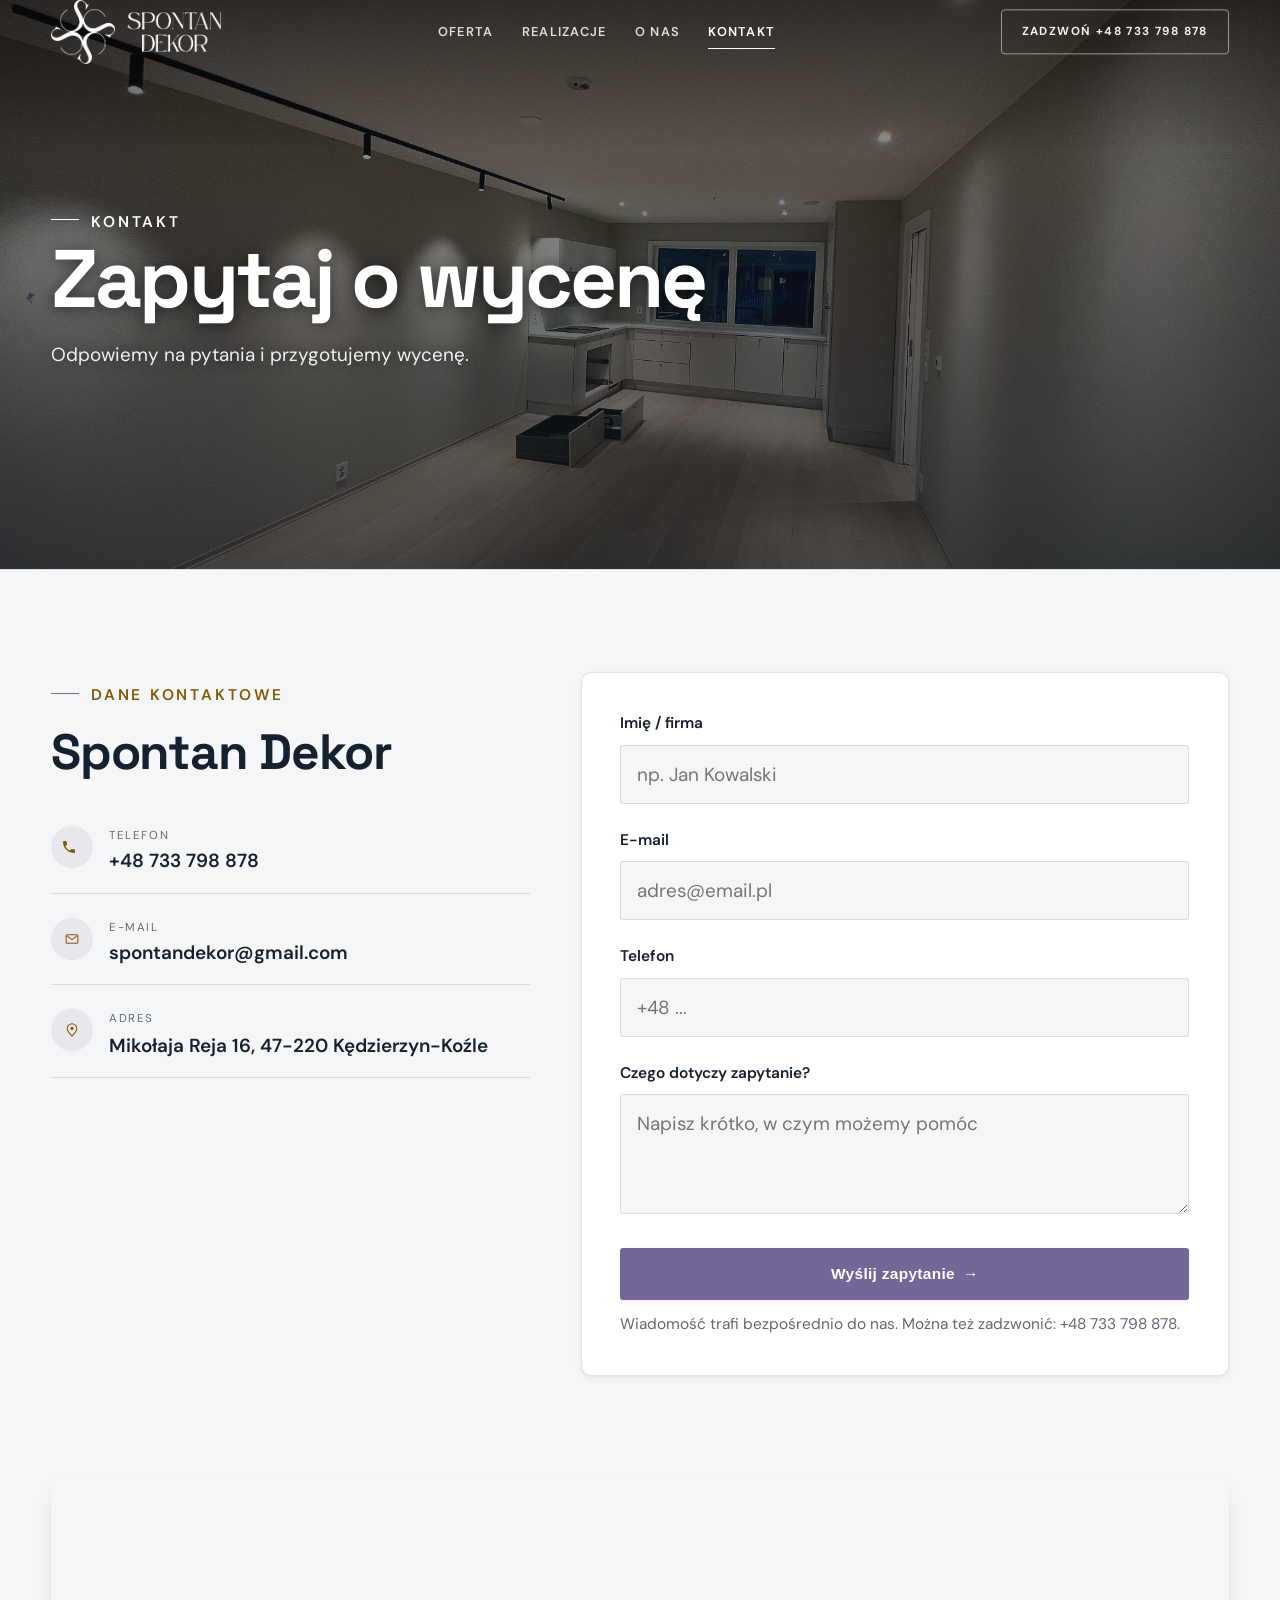
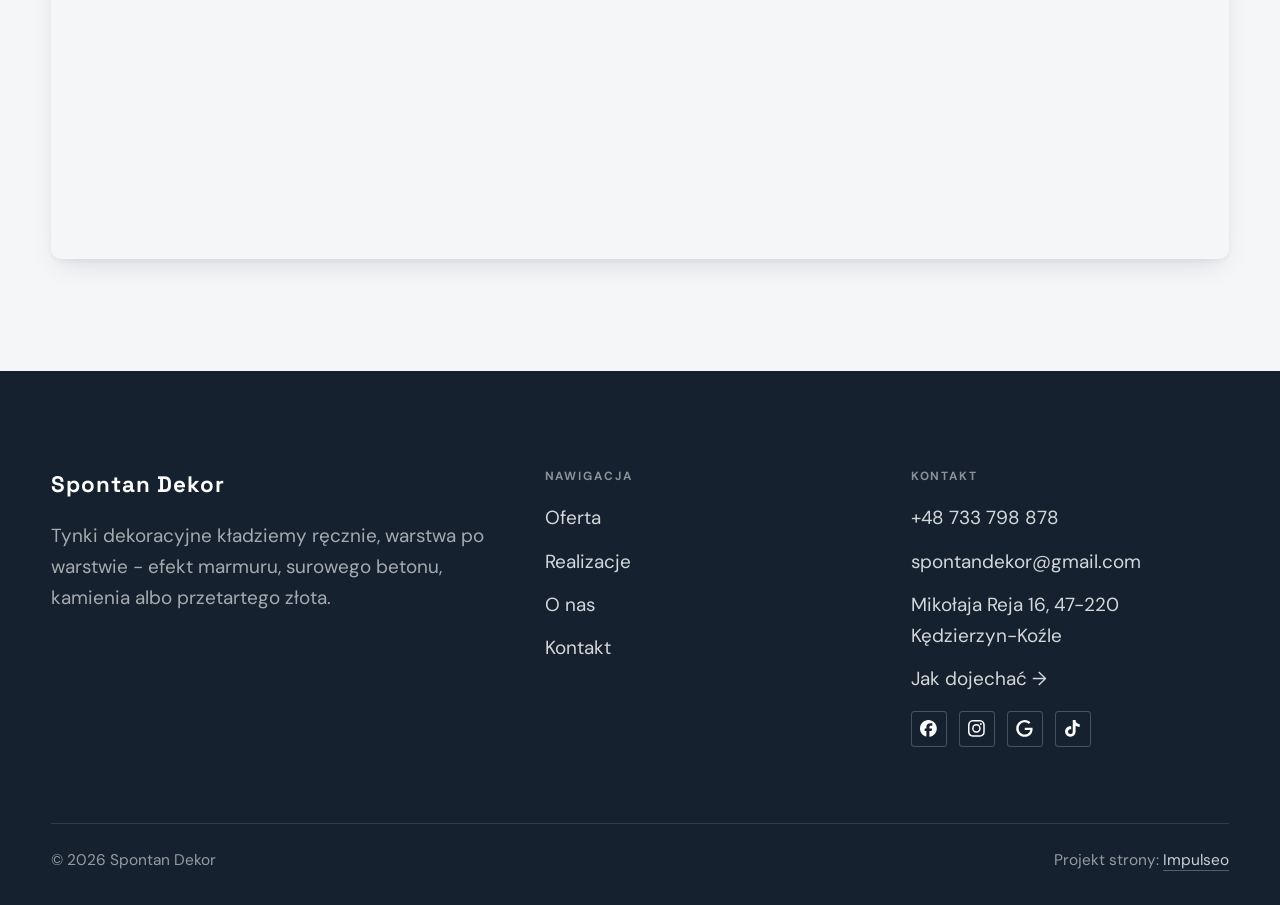
==== commit 02adcb3a: "[claude-edit][cmt:00ea1008-457d-4a34-bf07-a9abd9c88949] ekran powitalny z logo firmy (kurtyna z tynk" ====
--- a/kontakt.html
+++ b/kontakt.html
@@ -20,7 +20,7 @@
 <link rel="preconnect" href="https://fonts.googleapis.com">
 <link rel="preconnect" href="https://fonts.gstatic.com" crossorigin>
 <link href="https://fonts.googleapis.com/css2?family=Space+Grotesk:wght@500;600;700&family=DM+Sans:opsz,wght@9..40,400;9..40,500;9..40,600&display=swap" rel="stylesheet">
-<link rel="stylesheet" href="assets/styles.css?v=c5d7768f">
+<link rel="stylesheet" href="assets/styles.css?v=219c319c">
 </head>
 <body>
 
@@ -117,6 +117,6 @@
 <div class="sticky-call"><a class="sc-call" href="tel:+48733798878"><svg class="ico-tel" width="16" height="16" viewBox="0 0 24 24" fill="none" aria-hidden="true"><path d="M6.6 10.8a15.5 15.5 0 0 0 6.6 6.6l2.2-2.2a1 1 0 0 1 1-.24 11.4 11.4 0 0 0 3.6.58 1 1 0 0 1 1 1V20a1 1 0 0 1-1 1A17 17 0 0 1 3 4a1 1 0 0 1 1-1h3.5a1 1 0 0 1 1 1c0 1.25.2 2.46.58 3.6a1 1 0 0 1-.25 1l-2.23 2.2Z" fill="currentColor"/></svg> Zadzwoń</a><a class="sc-quote" href="kontakt.html">Zadzwoń i opowiedz o ścianie</a></div>
 <div class="demo-wazne" data-do="2026-09-18" data-cykl="3" hidden><svg class="dw-ico" width="13" height="13" viewBox="0 0 24 24" fill="none" aria-hidden="true"><circle cx="12" cy="12" r="8.6" stroke="currentColor" stroke-width="1.8"/><path d="M12 7.2V12l3.3 2" stroke="currentColor" stroke-width="1.8" stroke-linecap="round"/></svg><span class="dw-txt"></span></div>
 
-<script src="assets/main.js"></script>
+<script src="assets/main.js?v=cd7ebe8d"></script>
 </body>
 </html>
--- a/assets/styles.css
+++ b/assets/styles.css
@@ -1863,3 +1863,209 @@
    wraca oryginalny kolor. */
 .nav .brand-logo{filter:brightness(0) invert(1);transition:filter .35s ease}
 .nav.nav-solid .brand-logo{filter:none}
+
+
+/* ============================================================
+   EKRAN POWITALNY — „PACKA" (prośba Szymona, 12.09.2026)
+   ------------------------------------------------------------
+   Historia efektu: kurtyna w kolorze świeżo zatartego tynku (jasna,
+   bo strona pod nią otwiera się CIEMNYM kadrem szmaragdowego marmuru —
+   kontrast jest całym efektem, wzorzec Meble FRONT). Znak wyłania się
+   skośnym przejazdem packi (maska + blur→ostrość, ZERO zwykłego fade),
+   pod nim dociąga się złota żyłka — ten sam motyw, który firma kładzie
+   na ścianach. Potem płaszczyzna tynku zjeżdża w dół ze złotą krawędzią,
+   a znak leci do paska i ZMNIEJSZA się do swojego miejsca.
+   Na koniec pasek rozpuszcza się w zdjęciu, a znak przechodzi na biel
+   tym samym przejściem, którym robi to przy przewijaniu.
+
+   Reguły, których tu pilnujemy (skill `wejscie-na-strone`):
+   • zasłona domyślnie display:none — włącza ją WYŁĄCZNIE skrypt,
+   • ⛔ ŻADNEGO drop-shadow na znaku w żadnym stanie (iOS rysuje z tego
+     jasny prostokąt — zgłoszone przez K. dwa razy z telefonu),
+   • ⛔ żadnego skalowania znaku W GÓRĘ — na kurtynie ma swój prawdziwy
+     rozmiar (--i-w/--i-h), do paska wraca scale() MNIEJSZYM od 1,
+   • pasek bez backdrop-filter na czas wejścia (WebKit rysuje rozmycie
+     rodzica NAD lecącym dzieckiem),
+   • znak leci DOKŁADNIE ten sam element co w pasku, nie kopia,
+   • zasłona ma krzywą z WOLNYM startem — krawędź czeka, aż znak ją minie.
+   ============================================================ */
+
+/* zasłony nie ma, dopóki skrypt nie zapali .intro-on na <html> */
+.intro-kurtyna{display:none}
+
+html.intro-on,html.intro-po{
+  --i-ease:cubic-bezier(.16,1,.3,1);          /* expo-out: mocny start, długie wyhamowanie */
+  --i-zloto:#C9A96A;                          /* żyłka - ton zdjęty z płatków złota na zdjęciu hero */
+  --i-zloto-lit:#E8D6AC;
+  /* Faktura tynku stoi w JEDNYM miejscu, bo biorą ją DWIE warstwy: pełnoekranowa
+     kurtyna i pasek pod nagłówkiem. Malowane osobno rozjeżdżały się o 6/255 i na
+     styku rysowały kreskę przez całą szerokość ekranu (zmierzone 12.09.2026).
+     Zmienna żyje też przy .intro-po - inaczej pasek nie miałby czym się rozpuścić. */
+  --i-tynk:
+    linear-gradient(112deg,rgba(255,255,255,0) 13%,rgba(255,255,255,.70) 33%,rgba(255,255,255,0) 55%),
+    linear-gradient(96deg,rgba(255,255,255,0) 48%,rgba(255,255,255,.42) 68%,rgba(255,255,255,0) 86%),
+    radial-gradient(135% 115% at 13% 6%,rgba(255,255,255,.94) 0%,rgba(255,255,255,0) 58%),
+    radial-gradient(115% 100% at 88% 95%,rgba(186,197,209,.42) 0%,rgba(186,197,209,0) 62%),
+    repeating-linear-gradient(23deg,rgba(21,33,46,.022) 0 1px,rgba(21,33,46,0) 1px 11px),
+    var(--paper);
+}
+
+/* ---------- 1) PŁASZCZYZNA TYNKU ---------- */
+/* 🔴 PŁACHTA JEDZIE NA `transform`, NIE NA `clip-path` (zmierzone 12.09.2026).
+   Na clip-path całą warstwę trzeba PRZEMALOWAĆ w każdej klatce - a to płaszczyzna
+   na cały ekran z pięcioma gradientami. Pomiar stylów pokazywał zgodność co do
+   promila, ale na NAGRANIU złota krawędź (własna warstwa GPU) wyprzedzała tynk
+   o kilkaset pikseli: przez pół sekundy kreska wisiała w powietrzu nad płachtą,
+   a na telefonie doszło do tego szarpanie. Na transformacie płachta jedzie jako
+   gotowa bitmapa (zero przemalowań), więc krawędź, faktura i żyłka są zgrane
+   pikselowo, bo są DZIECKIEM tej samej warstwy. */
+html.intro-on .intro-kurtyna{
+  display:block;position:fixed;inset:0;z-index:9000;overflow:hidden;
+  transform:translateY(0);
+  transition:transform .68s cubic-bezier(.66,0,.24,1);
+  will-change:transform;
+}
+/* 🔴 KIERUNEK: płaszczyzna JEDZIE W GÓRĘ, nie w dół (zmierzone 12.09.2026).
+   Przy zasłonie schodzącej w dół krawędź wyprzedzała lecący do paska znak i przez
+   ~450 ms CIEMNE logo stało na CIEMNYM zdjęciu jak naklejka (dokładnie wpadka
+   STOLMARA). Tu krawędź i znak jadą w TĘ SAMĄ stronę, więc znak zostaje pod tynkiem
+   aż do końca, a pod nim czeka już jasny pasek w tym samym kolorze — przekazanie
+   jest bezszwowe. Bonus: kurtyna zachowuje się jak kurtyna w teatrze. */
+html.intro-on.intro-out .intro-kurtyna{transform:translateY(-100%)}
+
+/* faktura: szerokie przejazdy światła + JEDEN kierunek drobnych śladów packi.
+   ⚠️ Dwa krzyżujące się rastry sprawdzone i odrzucone: na telefonie (DPR 3)
+   rysują ostrą kratkę jak papier milimetrowy, a nie zatarty tynk. Ślady packi
+   idą i tak w jedną stronę, więc jeden kierunek jest też prawdziwszy.
+   Alfy są celowo minimalne — ma się czytać jako MATERIAŁ, nie jako deseń. */
+html.intro-on .ik-tynk{position:absolute;inset:0;background:var(--i-tynk)}
+
+/* ---------- 1b) PASEK POD NAGŁÓWKIEM - TEN SAM TYNK, tylko zostaje chwilę dłużej ----------
+   Leży POD kurtyną (niższy z-index), więc złota krawędź przejeżdża po nim do samej
+   góry ekranu, a dopiero potem pasek rozpuszcza się w zdjęciu - i to on, a nie
+   zakazana poświata, trzyma czytelność ciemnego znaku, gdy tynk już zszedł.
+   Rozmiar faktury bierzemy z PIKSELI okna (--i-vw/--i-vh), nie ze 100vw: 100vw
+   liczy się razem z paskiem przewijania i deseń rozjechałby się o kilkanaście px. */
+.intro-pasek{display:none}
+html.intro-on .intro-pasek,html.intro-po .intro-pasek{
+  display:block;position:fixed;left:0;right:0;top:0;height:var(--i-pasek,72px);
+  /* 🔴 z-index MUSI być poniżej nagłówka (100): po zdjęciu klas pasek nawigacji
+     wraca ze swoich 9001 na 100 i warstwa tynku przykryłaby znak - zmierzone
+     12.09.2026, znak znikał na ~0,15 s dokładnie w tym miejscu. Nad treścią
+     strony i tak jest, a kurtyna (9000) nadal jedzie po nim. */
+  z-index:90;pointer-events:none;
+  background:var(--i-tynk);
+  background-size:var(--i-vw,100vw) var(--i-vh,100vh);
+  background-position:0 0;background-repeat:no-repeat;
+  /* .32s, nie .42s: zanik paska i powrót ciemnej poświaty nagłówka mają skończyć
+     się RAZEM (poświata ma .32s niżej), inaczej tło pod znakiem siedzi w połowie
+     drogi - szare - o kilkadziesiąt milisekund dłużej, niż trwa zamiana koloru znaku. */
+  transition:opacity .32s ease;
+}
+html.intro-po .intro-pasek{opacity:0}
+/* Ciemna poświata nagłówka wraca w tym samym tempie co znika pasek (bazowo .35s). */
+html.intro-po .nav::after{transition:opacity .32s ease}
+
+/* ---------- 2) ZŁOTA KRAWĘDŹ NA DOLE PŁACHTY ----------
+   ⚠️ ŻADNEJ własnej animacji: kreska siedzi na dolnej krawędzi tynku i jedzie
+   RAZEM Z NIM, bo jest jego dzieckiem. Druga animowana warstwa (poprzednia wersja
+   z osobnym translate) rozjeżdżała się z płachtą na nagraniu - patrz punkt 1.
+   Zapala się dopiero, gdy płachta rusza: przed ruchem kreska na dole ekranu
+   wyglądałaby jak przypadkowa linijka. */
+html.intro-on .ik-krawedz{
+  position:absolute;left:0;right:0;bottom:0;height:2px;pointer-events:none;
+}
+html.intro-on .ik-krawedz::before{
+  content:"";position:absolute;inset:0;
+  background:linear-gradient(90deg,rgba(201,169,106,0) 0%,rgba(201,169,106,.72) 16%,
+    var(--i-zloto-lit) 50%,rgba(201,169,106,.72) 84%,rgba(201,169,106,0) 100%);
+  box-shadow:0 -10px 26px -10px rgba(201,169,106,.58);
+  opacity:0;transition:opacity .24s ease;
+}
+html.intro-on.intro-out .ik-krawedz::before{opacity:1}
+
+/* ---------- 3) ŻYŁKA POD ZNAKIEM (takt drugi, opóźniony) ---------- */
+html.intro-on .ik-zylka{
+  position:absolute;left:50%;top:calc(50% + var(--i-h,0px) / 2 + 26px);
+  width:var(--i-w,0px);height:1px;margin-left:calc(var(--i-w,0px) / -2);
+  background:linear-gradient(90deg,rgba(201,169,106,0) 0%,var(--i-zloto) 22%,
+    var(--i-zloto-lit) 50%,var(--i-zloto) 78%,rgba(201,169,106,0) 100%);
+  transform:scaleX(0);transform-origin:left center;
+  transition:transform .46s var(--i-ease) .14s;
+}
+html.intro-on.intro-gra .ik-zylka{transform:scaleX(1)}
+html.intro-on.intro-out .ik-zylka{opacity:0;transition:opacity .26s ease}
+
+/* ---------- 4) ZNAK ----------
+   .brand musi UTRZYMAĆ miejsce logo w pasku (obraz wychodzi z układu),
+   inaczej nagłówek zapada się na czas wejścia i podskakuje po kurtynie. */
+html.intro-on .nav{z-index:9001;background:transparent;
+  backdrop-filter:none;-webkit-backdrop-filter:none}
+/* Pasek leży NAD kurtyną (żeby znak był widoczny), więc jego ciemna poświata
+   dla czytelności nad zdjęciem malowała szarą płachtę na tynku. Gasimy ją na
+   czas wejścia; wraca sama, własnym przejściem .35 s, razem z resztą paska. */
+html.intro-on .nav::after{opacity:0}
+html.intro-on .nav .brand{pointer-events:none}
+html.intro-on:not(.intro-mierze) .nav .brand{
+  width:var(--i-baza-w,auto);height:var(--i-baza-h,auto);flex:0 0 auto;
+}
+html.intro-on:not(.intro-mierze) .nav .brand-logo{
+  position:fixed;left:50%;top:50%;
+  width:var(--i-w,1px);height:var(--i-h,1px);max-width:none;
+  transform:translate(-50%,-50%) scale(1.045);
+  clip-path:polygon(0 0,0 0,-35% 100%,-35% 100%);
+  filter:brightness(1) invert(0) blur(14px);
+  transition:transform .52s var(--i-ease),clip-path .52s var(--i-ease),filter .52s var(--i-ease);
+  will-change:transform,clip-path,filter;
+}
+/* takt pierwszy: skośny przejazd packi odsłania znak i wyostrza go */
+html.intro-on.intro-gra:not(.intro-mierze) .nav .brand-logo{
+  transform:translate(-50%,-50%) scale(1);
+  clip-path:polygon(0 0,135% 0,100% 100%,-35% 100%);
+  filter:brightness(1) invert(0) blur(0px);
+}
+/* takt czwarty: przelot do paska — TYLKO zmniejszanie (scale < 1) */
+html.intro-on.intro-out:not(.intro-mierze) .nav .brand-logo{
+  transform:translate(calc(-50% + var(--i-px,0px)),calc(-50% + var(--i-py,0px)))
+            scale(var(--i-zmniejsz,1));
+  transition:transform .76s cubic-bezier(.16,.84,.44,1);
+}
+/* ⛔ Pasek NIE dostaje własnego jasnego tła na czas wejścia - płaski kolor pod
+   nagłówkiem rysował na tynku prostokąt widoczny przez całą szerokość. Czytelność
+   ciemnego znaku trzyma warstwa .intro-pasek (ta sama faktura co kurtyna). */
+
+/* Po zdjęciu klas pasek rozpuszcza się w zdjęciu, a znak przechodzi na biel —
+   tym samym przejściem .35s, którym robi to przy przewijaniu. Żeby filtr
+   MIAŁ CO interpolować, obie strony mają tę samą listę funkcji. */
+.nav .brand-logo{filter:brightness(0) invert(1) blur(0px)}
+.nav.nav-solid .brand-logo{filter:brightness(1) invert(0) blur(0px)}
+/* 🔴 ZAMIANA KOLORU ZNAKU: JEDNO SZYBKIE CIĘCIE W PÓŁMETKU TŁA (12.09.2026).
+   Tło pod znakiem jedzie z jasnego tynku na ciemne zdjęcie, a znak z ciemnego na biały.
+   Obie jasności muszą się gdzieś minąć - i jeśli mijają się POWOLI, znak na moment
+   znika (objaw ze STOLMARA: „logo pojawia się i znika"). Zmierzone na nagraniu, oknem
+   rozstępu jasności w prostokącie znaku (0-255, poniżej ~45 znak jest nieczytelny):
+     .38 s przejścia            -> rozstęp spadał do ~10 na ~0,2 s,
+     .18 s z opóźnieniem .13 s  -> do 16 na ~60 ms,
+     .1 s liniowo, opóźnienie .065 s -> 63, czyli znak czytelny przez CAŁE przekazanie.
+   Sedno: tło potrzebuje .32 s na zmianę, więc znak musi przeskoczyć swoją drogę
+   3x szybciej i DOKŁADNIE w chwili, gdy tło jest w połowie (tło ease -> półmetek
+   w ~0,115 s, znak liniowo -> półmetek w 0,065+0,05 = 0,115 s). Wtedy przed cięciem
+   ciemny znak leży na jeszcze jasnym tle, a po cięciu biały na już ciemnym.
+   ⚠️ Nie wydłużaj tego przejścia „dla płynności" - płynność robi tu tło, nie znak. */
+html.intro-po .nav .brand-logo{transition:filter .1s linear .065s}
+
+/* ---------- 5) MENU WCHODZI DOPIERO PO KURTYNIE ----------
+   Animacja (nie przejście) na TRWAŁEJ klasie .intro-po — inaczej zagrałaby
+   drugi raz przy zdejmowaniu klas albo szarpnęła opacity bez przejścia. */
+html.intro-on .nav .nav-links,
+html.intro-on .nav .nav-toggle{opacity:0}
+html.intro-po .nav .nav-links,
+html.intro-po .nav .nav-toggle{animation:introMenu .6s cubic-bezier(.16,1,.3,1) both}
+@keyframes introMenu{from{opacity:0}to{opacity:1}}
+
+/* ---------- 6) BEZPIECZNIK: kto woli spokój, nie widzi wejścia ---------- */
+@media(prefers-reduced-motion:reduce){
+  .intro-kurtyna,.intro-pasek{display:none!important}
+  html.intro-po .nav .nav-links,
+  html.intro-po .nav .nav-toggle{animation:none}
+}
